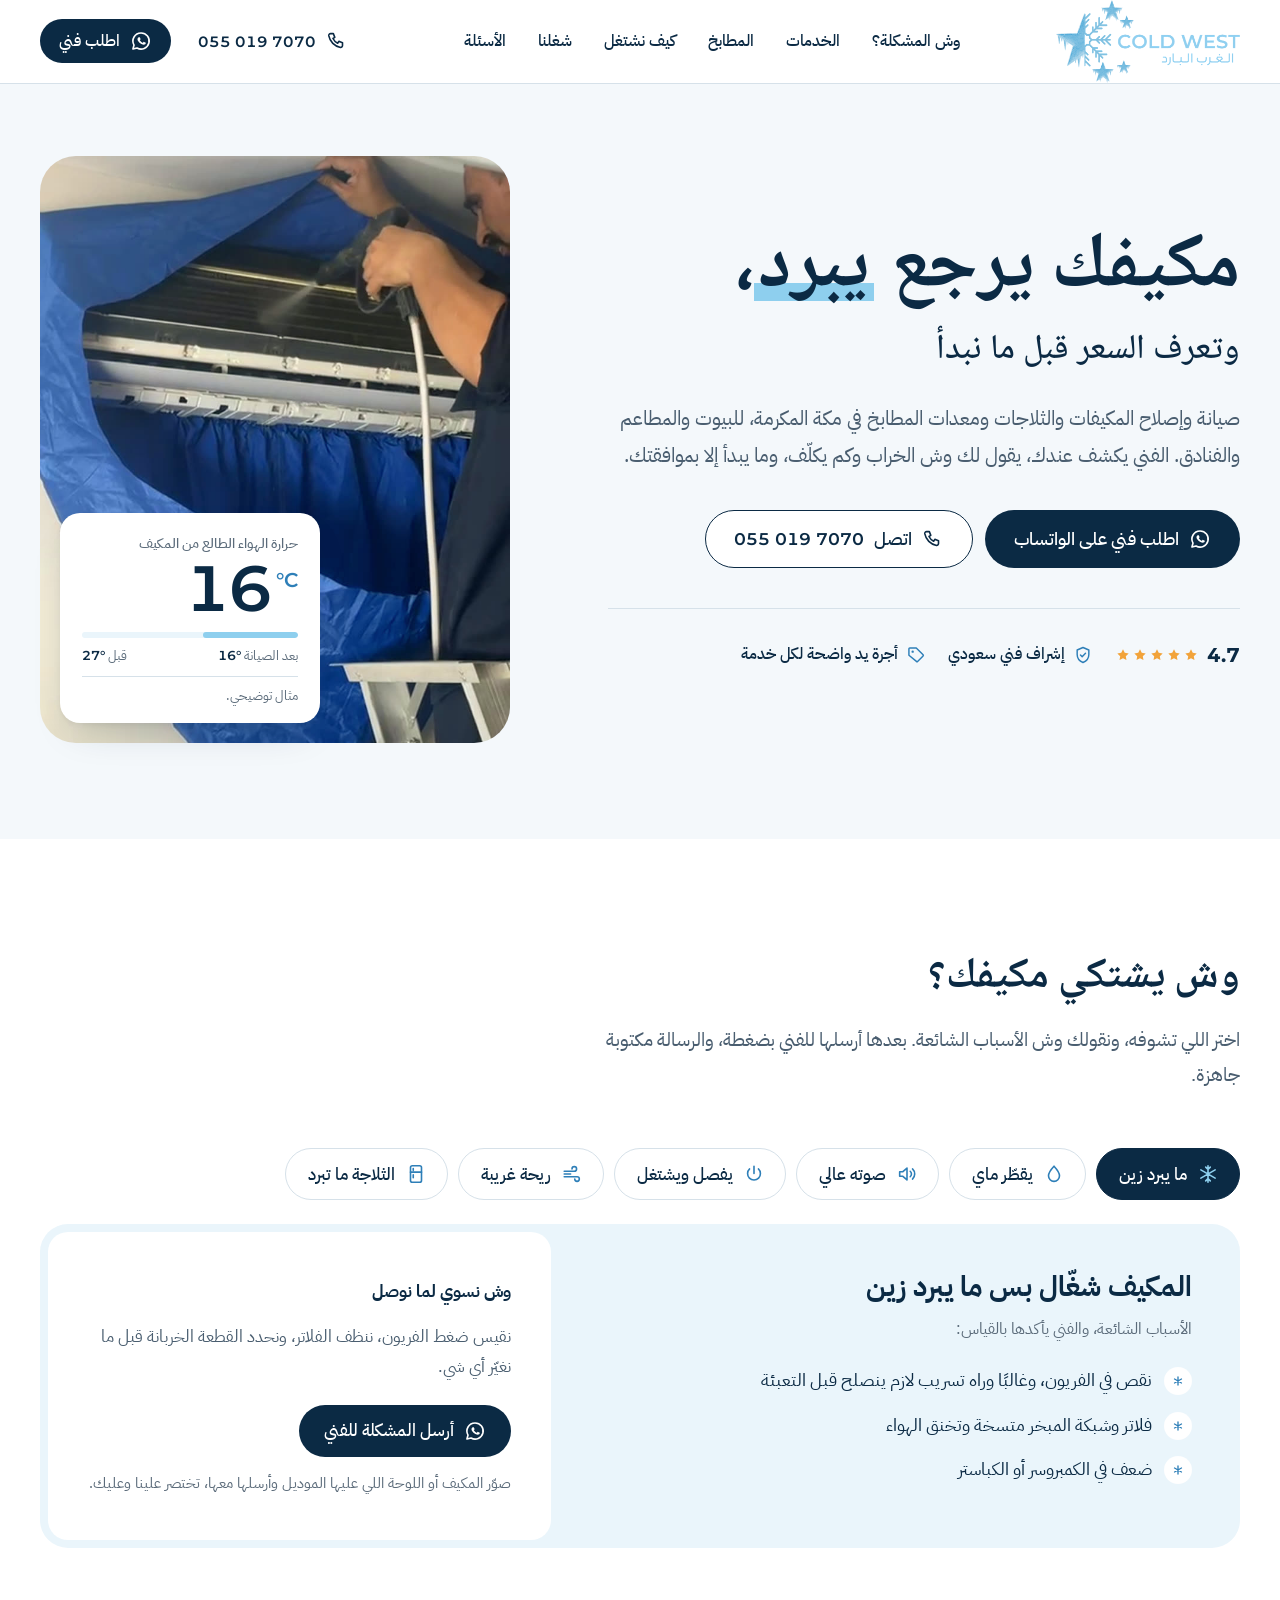
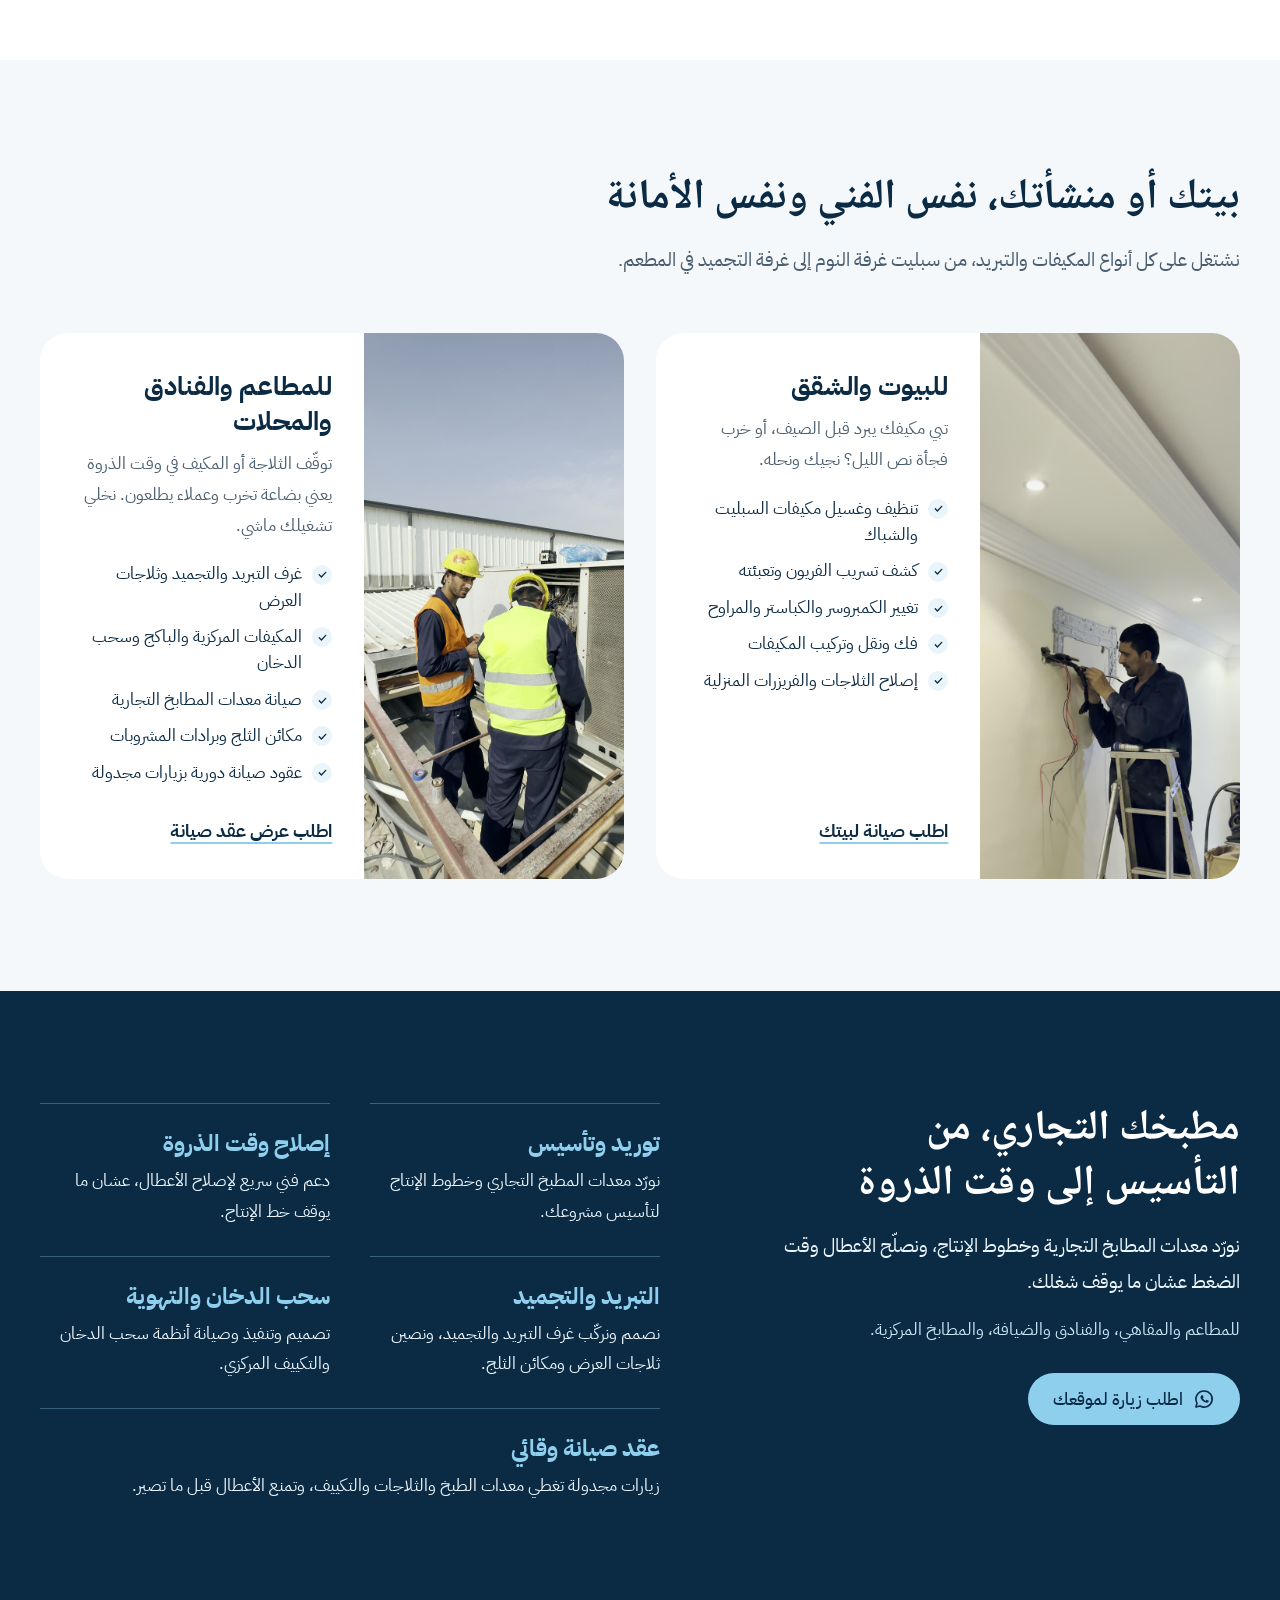
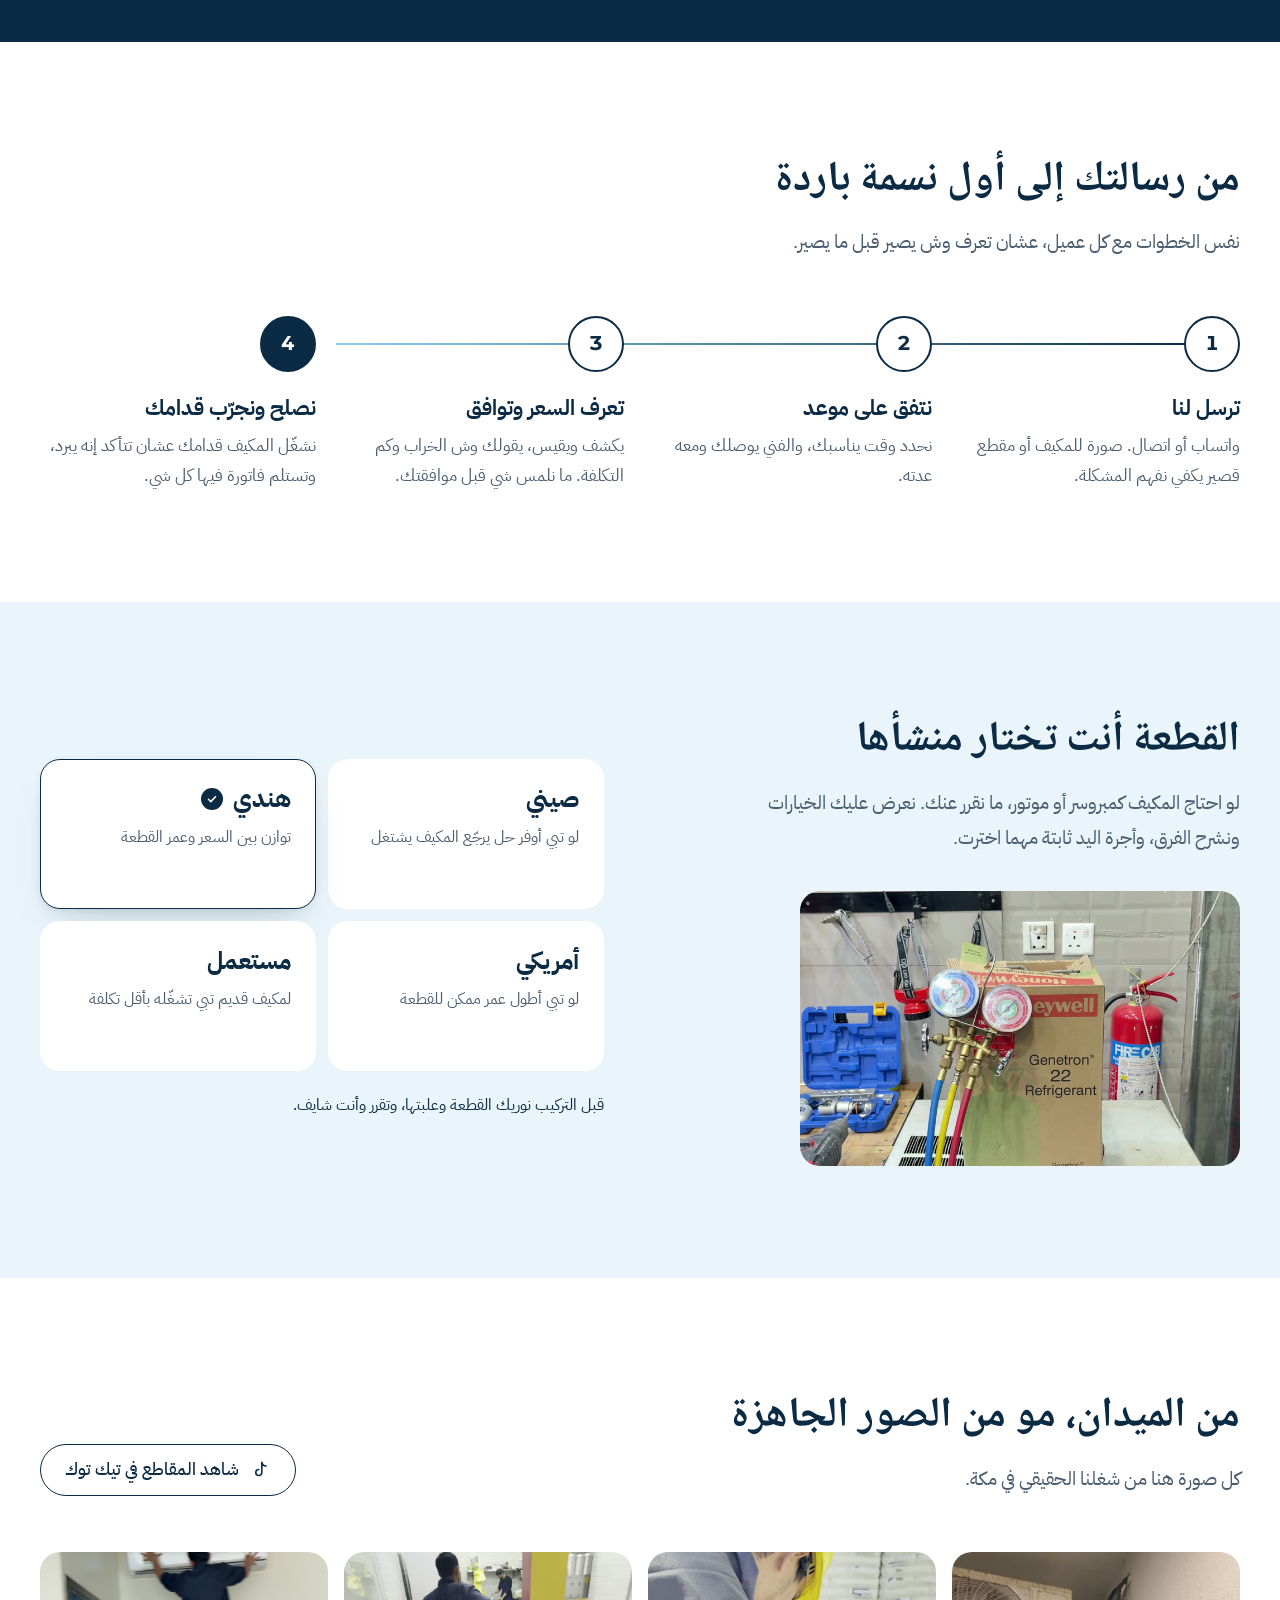
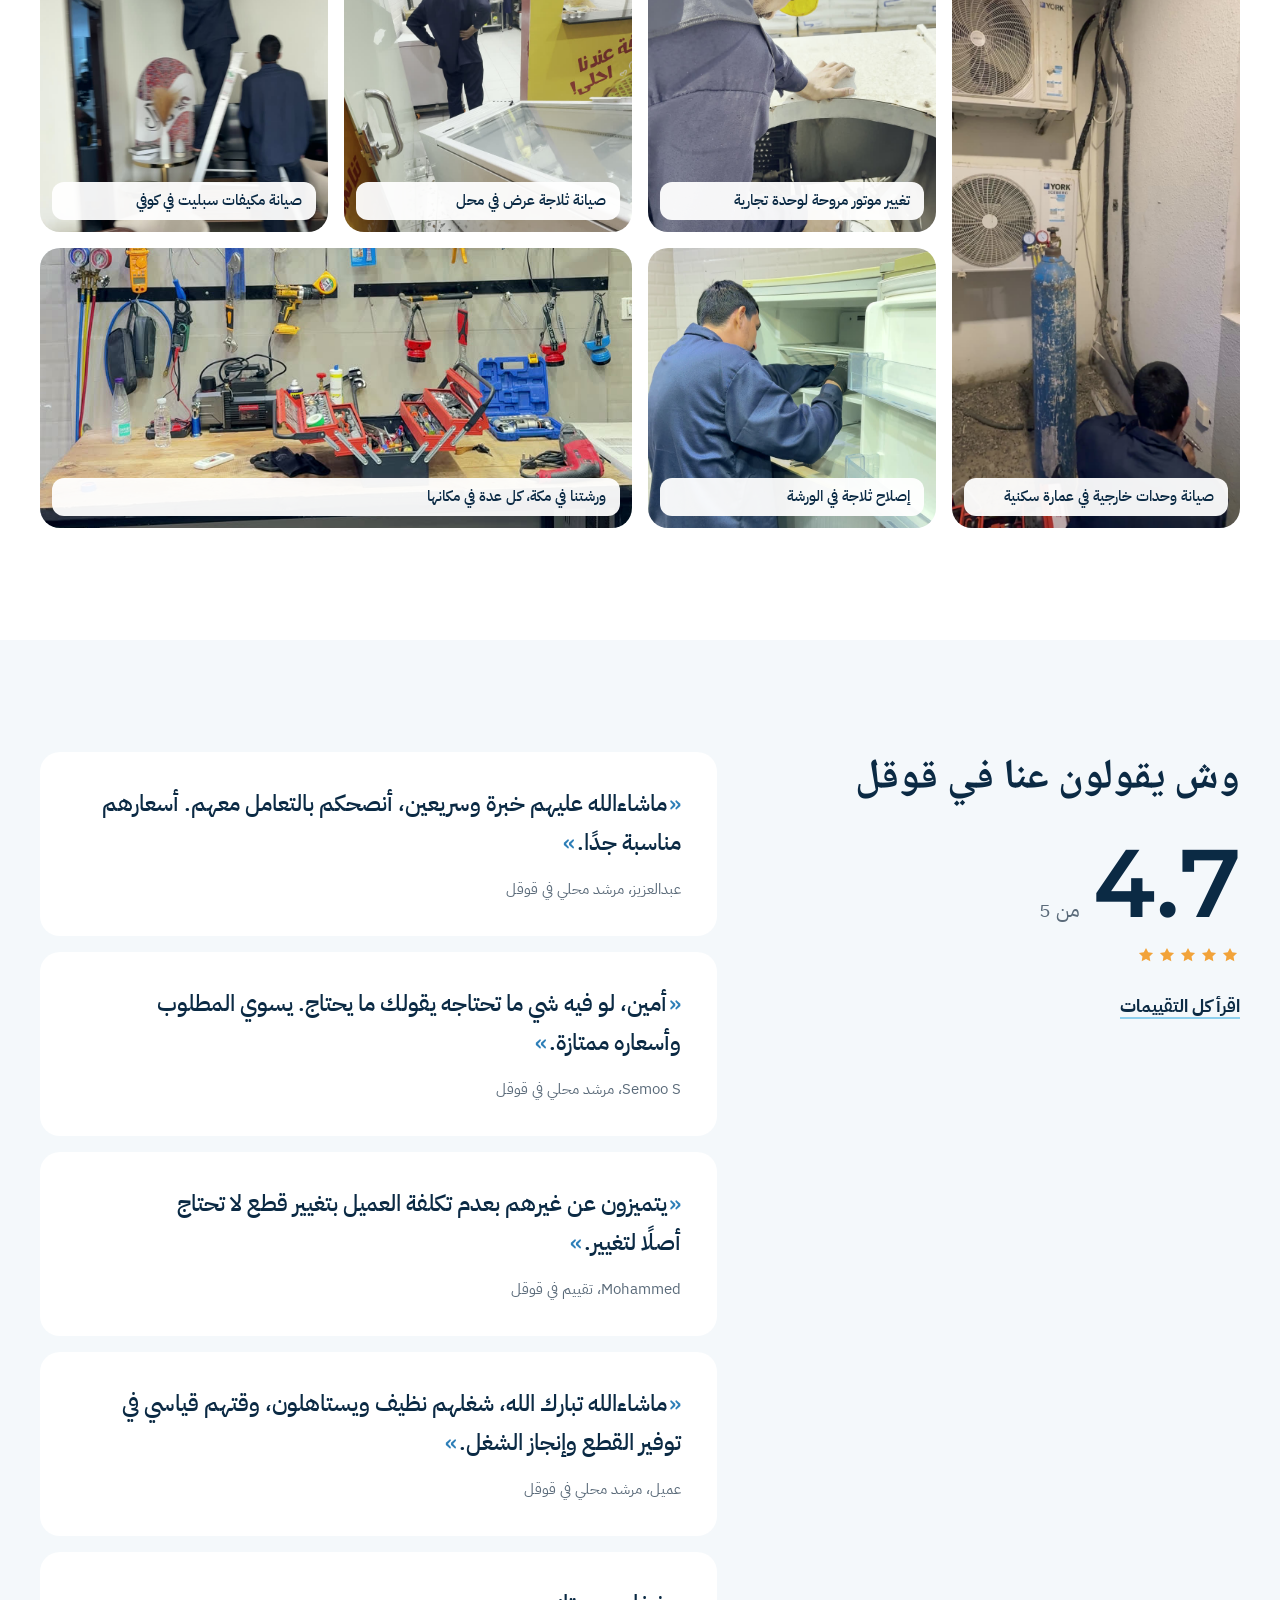
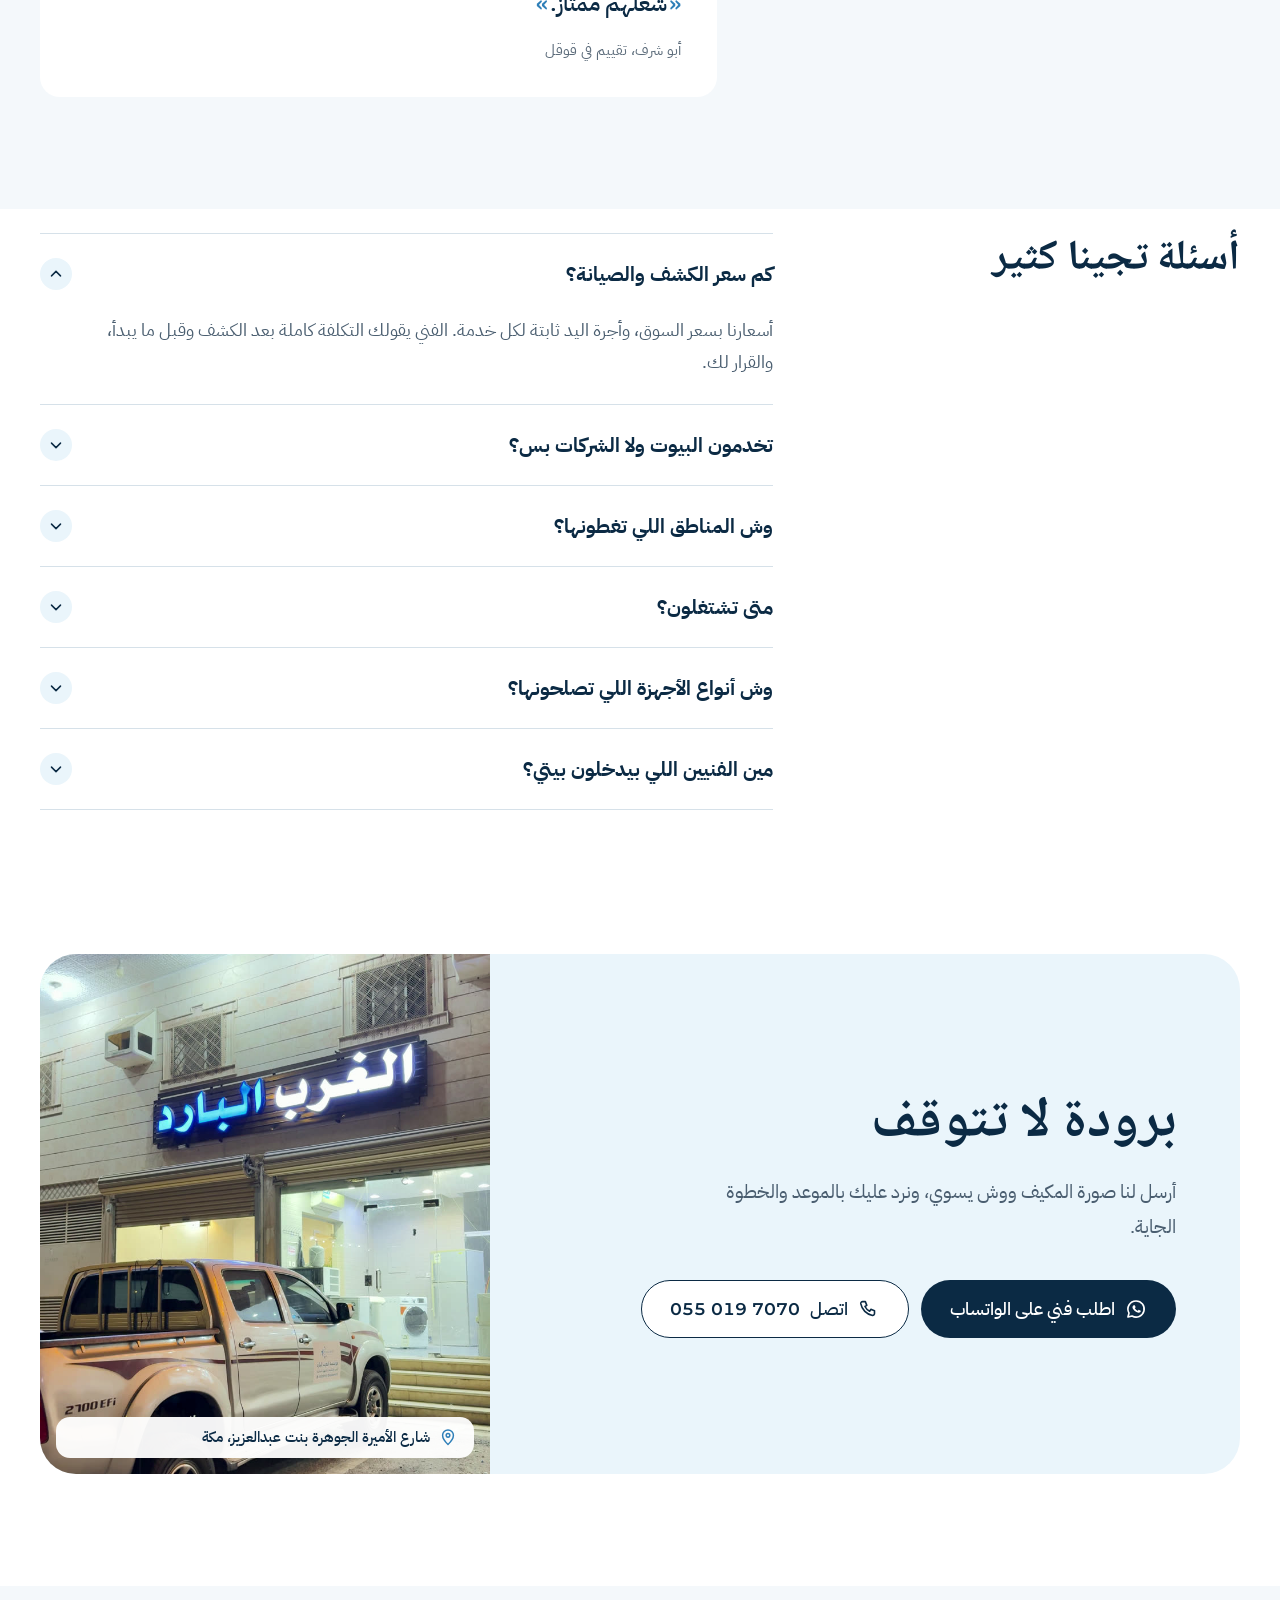
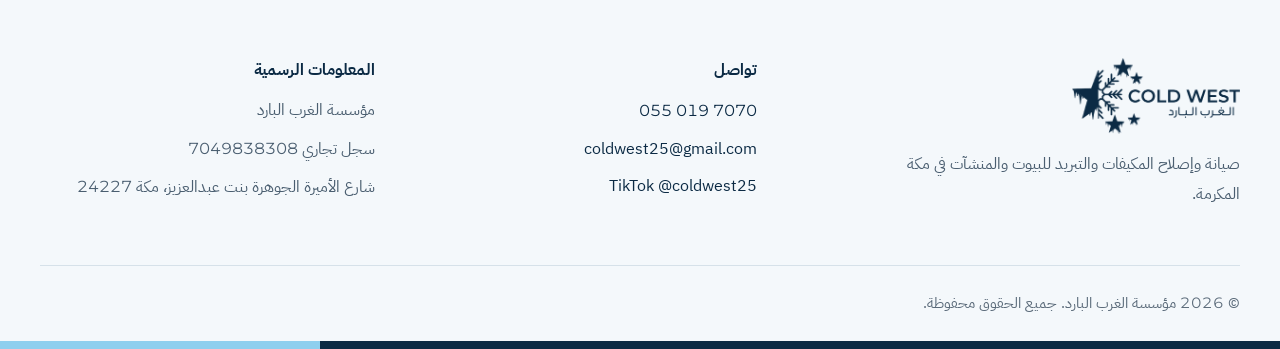
==== v1/index.html @ 140ed988 "Cold West homepage preview: v2 at root, v1 under /v1 Uses open-licensed fonts from Google Fonts.  Co" ====
<!doctype html>
<html lang="ar" dir="rtl">
<head>
<meta charset="utf-8">
<meta name="viewport" content="width=device-width, initial-scale=1">
<meta name="robots" content="noindex">
<title>الغرب البارد | صيانة مكيفات وثلاجات في مكة المكرمة</title>
<meta name="description" content="صيانة وإصلاح المكيفات والثلاجات ومعدات المطابخ في مكة المكرمة للبيوت والمطاعم والفنادق. فني يكشف عندك، تعرف السعر قبل ما نبدأ، وإشراف فني سعودي.">
<link rel="canonical" href="https://coldwest.sa/">
<meta property="og:type" content="website">
<meta property="og:title" content="الغرب البارد | صيانة مكيفات وثلاجات في مكة">
<meta property="og:description" content="فني يكشف عندك، تعرف السعر قبل ما نبدأ، والقطعة أنت تختار منشأها.">
<meta property="og:image" content="https://coldwest.sa/assets/og/share-1200x630.png">
<meta name="theme-color" content="#F4F8FB">
<link rel="icon" href="assets/brand/favicon.svg" type="image/svg+xml">
<link rel="preconnect" href="https://fonts.googleapis.com">
<link rel="preconnect" href="https://fonts.gstatic.com" crossorigin>
<link href="https://fonts.googleapis.com/css2?family=IBM+Plex+Sans+Arabic:wght@400;500;700&amp;family=Montserrat:wght@500;600;700&amp;family=Noto+Naskh+Arabic:wght@500;700&amp;display=swap" rel="stylesheet">
<link rel="stylesheet" href="styles.css">
<script type="application/ld+json">
{"@context":"https://schema.org","@type":"HVACBusiness","name":"مؤسسة الغرب البارد","alternateName":"Cold West","url":"https://coldwest.sa/","telephone":"+966550197070","email":"coldwest25@gmail.com","address":{"@type":"PostalAddress","streetAddress":"شارع الأميرة الجوهرة بنت عبدالعزيز","addressLocality":"مكة المكرمة","postalCode":"24227","addressCountry":"SA"},"geo":{"@type":"GeoCoordinates","latitude":21.507045,"longitude":39.7868537},"areaServed":"مكة المكرمة","sameAs":["https://www.tiktok.com/@coldwest25"]}
</script>
</head>
<body>
<a class="skip" href="#main">تخطَّ إلى المحتوى</a>

<header class="site-header" id="top">
  <div class="wrap header-row">
    <a class="brand" href="#top" aria-label="الغرب البارد، الصفحة الرئيسية">
      <img src="assets/brand/logo-ice.png" width="236" height="106" alt="الغرب البارد Cold West">
    </a>
    <nav class="nav" aria-label="الأقسام">
      <a href="#diagnose">وش المشكلة؟</a>
      <a href="#services">الخدمات</a>
      <a href="#kitchens">المطابخ</a>
      <a href="#how">كيف نشتغل</a>
      <a href="#work">شغلنا</a>
      <a href="#faq">الأسئلة</a>
    </nav>
    <div class="header-actions">
      <a class="btn btn-ghost btn-sm" href="tel:+966550197070" data-track="call_click">
        <svg class="i" aria-hidden="true"><use href="#i-phone"/></svg><span class="num">055 019 7070</span>
      </a>
      <a class="btn btn-primary btn-sm" href="https://wa.me/966550197070?text=%D8%A7%D9%84%D8%B3%D9%84%D8%A7%D9%85%20%D8%B9%D9%84%D9%8A%D9%83%D9%85%D8%8C%20%D8%A3%D8%A8%D8%BA%D9%89%20%D9%81%D9%86%D9%8A%20%D9%85%D9%86%20%D8%A7%D9%84%D8%BA%D8%B1%D8%A8%20%D8%A7%D9%84%D8%A8%D8%A7%D8%B1%D8%AF" data-track="whatsapp_click" data-place="header">
        <svg class="i" aria-hidden="true"><use href="#i-wa"/></svg>اطلب فني
      </a>
    </div>
  </div>
</header>

<main id="main">

  <!-- Hero -->
  <section class="hero">
    <div class="wrap hero-grid">
      <div class="hero-copy">
        <h1><span class="h1-main">مكيفك يرجع <span class="h1-cool">يبرد</span>،</span> <span class="h1-sub">وتعرف السعر قبل ما&nbsp;نبدأ</span></h1>
        <p class="lead">صيانة وإصلاح المكيفات والثلاجات ومعدات المطابخ في مكة المكرمة، للبيوت والمطاعم والفنادق. الفني يكشف عندك، يقول لك وش الخراب وكم يكلّف، وما يبدأ إلا بموافقتك.</p>
        <div class="cta-row">
          <a class="btn btn-primary btn-lg" href="https://wa.me/966550197070?text=%D8%A7%D9%84%D8%B3%D9%84%D8%A7%D9%85%20%D8%B9%D9%84%D9%8A%D9%83%D9%85%D8%8C%20%D8%A3%D8%A8%D8%BA%D9%89%20%D9%81%D9%86%D9%8A%20%D9%8A%D9%83%D8%B4%D9%81%20%D8%B9%D9%84%D9%89%20%D8%A7%D9%84%D9%85%D9%83%D9%8A%D9%81" data-track="whatsapp_click" data-place="hero">
            <svg class="i" aria-hidden="true"><use href="#i-wa"/></svg>اطلب فني على الواتساب
          </a>
          <a class="btn btn-secondary btn-lg" href="tel:+966550197070" data-track="call_click" data-place="hero">
            <svg class="i" aria-hidden="true"><use href="#i-phone"/></svg>اتصل <span class="num">055 019 7070</span>
          </a>
        </div>
        <ul class="proof" aria-label="ليش الناس تثق فينا">
          <li><a href="https://maps.google.com/?cid=8441639307803874839" rel="noopener" target="_blank" class="proof-rating" aria-label="4.7 من 5 في تقييمات قوقل"><span class="num big">4.7</span><span class="stars" aria-hidden="true"><svg class="i"><use href="#i-star"/></svg><svg class="i"><use href="#i-star"/></svg><svg class="i"><use href="#i-star"/></svg><svg class="i"><use href="#i-star"/></svg><svg class="i"><use href="#i-star"/></svg></span></a></li>
          <li><svg class="i" aria-hidden="true"><use href="#i-shield"/></svg>إشراف فني سعودي</li>
          <li><svg class="i" aria-hidden="true"><use href="#i-tag"/></svg>أجرة يد واضحة لكل خدمة</li>
        </ul>
      </div>

      <figure class="hero-media">
        <img src="assets/img/split-clean.jpg" width="792" height="1400" alt="فنيين الغرب البارد ينظفون مكيف سبليت في بيت بكيس الغسيل" fetchpriority="high">
        <div class="reading" role="img" aria-label="مثال لقراءة حرارة الهواء الطالع من المكيف: 27 درجة قبل الصيانة و16 بعدها">
          <p class="reading-label">حرارة الهواء الطالع من المكيف</p>
          <p class="reading-value"><span class="num" data-count-from="27" data-count-to="16">16</span><span class="deg">°C</span></p>
          <div class="reading-track" aria-hidden="true"><span class="reading-fill"></span></div>
          <div class="reading-scale"><span>بعد الصيانة <b class="num">16°</b></span><span>قبل <b class="num">27°</b></span></div>
          <p class="reading-note">مثال توضيحي.</p>
        </div>
      </figure>
    </div>
  </section>

  <!-- Symptom picker -->
  <section class="diagnose" id="diagnose" aria-labelledby="diag-title">
    <div class="wrap">
      <div class="section-head">
        <h2 id="diag-title">وش يشتكي مكيفك؟</h2>
        <p>اختر اللي تشوفه، ونقولك وش الأسباب الشائعة. بعدها أرسلها للفني بضغطة، والرسالة مكتوبة جاهزة.</p>
      </div>
      <div class="diag">
        <div class="chips" role="tablist" aria-label="الأعراض">
          <button role="tab" class="chip" aria-selected="true" data-sym="cool"><svg class="i" aria-hidden="true"><use href="#i-snow"/></svg>ما يبرد زين</button>
          <button role="tab" class="chip" aria-selected="false" data-sym="drip"><svg class="i" aria-hidden="true"><use href="#i-drop"/></svg>يقطّر ماي</button>
          <button role="tab" class="chip" aria-selected="false" data-sym="noise"><svg class="i" aria-hidden="true"><use href="#i-sound"/></svg>صوته عالي</button>
          <button role="tab" class="chip" aria-selected="false" data-sym="trip"><svg class="i" aria-hidden="true"><use href="#i-power"/></svg>يفصل ويشتغل</button>
          <button role="tab" class="chip" aria-selected="false" data-sym="smell"><svg class="i" aria-hidden="true"><use href="#i-wind"/></svg>ريحة غريبة</button>
          <button role="tab" class="chip" aria-selected="false" data-sym="fridge"><svg class="i" aria-hidden="true"><use href="#i-fridge"/></svg>الثلاجة ما تبرد</button>
        </div>
        <div class="diag-panel" role="tabpanel" aria-live="polite">
          <div class="diag-body">
            <h3 id="diag-heading">المكيف شغّال بس ما يبرد زين</h3>
            <p class="diag-sub">الأسباب الشائعة، والفني يأكدها بالقياس:</p>
            <ul id="diag-causes" class="causes"></ul>
            <p id="diag-alert" class="alert" hidden></p>
          </div>
          <div class="diag-side">
            <p class="diag-do-title">وش نسوي لما نوصل</p>
            <p id="diag-do"></p>
            <a id="diag-cta" class="btn btn-primary" href="#" data-track="whatsapp_click" data-place="diagnose">
              <svg class="i" aria-hidden="true"><use href="#i-wa"/></svg>أرسل المشكلة للفني
            </a>
            <p class="diag-tip">صوّر المكيف أو اللوحة اللي عليها الموديل وأرسلها معها، تختصر علينا وعليك.</p>
          </div>
        </div>
      </div>
    </div>
  </section>

  <!-- Services: homes / businesses -->
  <section class="services" id="services" aria-labelledby="svc-title">
    <div class="wrap">
      <div class="section-head">
        <h2 id="svc-title">بيتك أو منشأتك، نفس الفني ونفس&nbsp;الأمانة</h2>
        <p>نشتغل على كل أنواع المكيفات والتبريد، من سبليت غرفة النوم إلى غرفة التجميد في المطعم.</p>
      </div>

      <div class="audience">
        <article class="aud aud-home">
          <img src="assets/img/install.jpg" width="792" height="1400" loading="lazy" alt="فني يركّب وحدة مكيف سبليت داخلية على جدار شقة">
          <div class="aud-copy">
            <h3>للبيوت والشقق</h3>
            <p>تبي مكيفك يبرد قبل الصيف، أو خرب فجأة نص الليل؟ نجيك ونحله.</p>
            <ul class="ticks">
              <li>تنظيف وغسيل مكيفات السبليت والشباك</li>
              <li>كشف تسريب الفريون وتعبئته</li>
              <li>تغيير الكمبروسر والكباستر والمراوح</li>
              <li>فك ونقل وتركيب المكيفات</li>
              <li>إصلاح الثلاجات والفريزرات المنزلية</li>
            </ul>
            <a class="link" href="https://wa.me/966550197070?text=%D8%A7%D9%84%D8%B3%D9%84%D8%A7%D9%85%20%D8%B9%D9%84%D9%8A%D9%83%D9%85%D8%8C%20%D8%B9%D9%86%D8%AF%D9%8A%20%D9%85%D9%83%D9%8A%D9%81%20%D9%81%D9%8A%20%D8%A7%D9%84%D8%A8%D9%8A%D8%AA%20%D9%88%D8%A3%D8%A8%D8%BA%D9%89%20%D8%B5%D9%8A%D8%A7%D9%86%D8%A9" data-track="whatsapp_click" data-place="homes">اطلب صيانة لبيتك</a>
          </div>
        </article>

        <article class="aud aud-biz">
          <img src="assets/img/rooftop.jpg" width="792" height="1400" loading="lazy" alt="فنيين بخوذات وسترات عاكسة يفحصون وحدات تكييف على سطح منشأة">
          <div class="aud-copy">
            <h3>للمطاعم والفنادق والمحلات</h3>
            <p>توقّف الثلاجة أو المكيف في وقت الذروة يعني بضاعة تخرب وعملاء يطلعون. نخلي تشغيلك ماشي.</p>
            <ul class="ticks">
              <li>غرف التبريد والتجميد وثلاجات العرض</li>
              <li>المكيفات المركزية والباكج وسحب الدخان</li>
              <li>صيانة معدات المطابخ التجارية</li>
              <li>مكائن الثلج وبرادات المشروبات</li>
              <li>عقود صيانة دورية بزيارات مجدولة</li>
            </ul>
            <a class="link" href="https://wa.me/966550197070?text=%D8%A7%D9%84%D8%B3%D9%84%D8%A7%D9%85%20%D8%B9%D9%84%D9%8A%D9%83%D9%85%D8%8C%20%D8%A3%D8%A8%D8%BA%D9%89%20%D8%B9%D8%B1%D8%B6%20%D8%B9%D9%82%D8%AF%20%D8%B5%D9%8A%D8%A7%D9%86%D8%A9%20%D9%84%D9%85%D9%86%D8%B4%D8%A3%D8%AA%D9%8A" data-track="whatsapp_click" data-place="business">اطلب عرض عقد صيانة</a>
          </div>
        </article>
      </div>
    </div>
  </section>

  <!-- Commercial kitchens -->
  <section class="kitchens" id="kitchens" aria-labelledby="kit-title">
    <div class="wrap kit-grid">
      <div class="kit-head">
        <h2 id="kit-title">مطبخك التجاري، من التأسيس إلى وقت&nbsp;الذروة</h2>
        <p>نورّد معدات المطابخ التجارية وخطوط الإنتاج، ونصلّح الأعطال وقت الضغط عشان ما يوقف شغلك.</p>
        <p class="kit-who">للمطاعم والمقاهي، والفنادق والضيافة، والمطابخ المركزية.</p>
        <a class="btn kit-btn" href="https://wa.me/966550197070?text=%D8%A7%D9%84%D8%B3%D9%84%D8%A7%D9%85%20%D8%B9%D9%84%D9%8A%D9%83%D9%85%D8%8C%20%D8%A3%D8%A8%D8%BA%D9%89%20%D8%B2%D9%8A%D8%A7%D8%B1%D8%A9%20%D9%84%D9%85%D8%B7%D8%A8%D8%AE%20%D9%85%D9%86%D8%B4%D8%A3%D8%AA%D9%8A" data-track="whatsapp_click" data-place="kitchens">
          <svg class="i" aria-hidden="true"><use href="#i-wa"/></svg>اطلب زيارة لموقعك
        </a>
      </div>
      <ul class="kit-list">
        <li>
          <h3>توريد وتأسيس</h3>
          <p>نورّد معدات المطبخ التجاري وخطوط الإنتاج لتأسيس مشروعك.</p>
        </li>
        <li>
          <h3>إصلاح وقت الذروة</h3>
          <p>دعم فني سريع لإصلاح الأعطال، عشان ما يوقف خط الإنتاج.</p>
        </li>
        <li>
          <h3>التبريد والتجميد</h3>
          <p>نصمم ونركّب غرف التبريد والتجميد، ونصين ثلاجات العرض ومكائن الثلج.</p>
        </li>
        <li>
          <h3>سحب الدخان والتهوية</h3>
          <p>تصميم وتنفيذ وصيانة أنظمة سحب الدخان والتكييف المركزي.</p>
        </li>
        <li class="kit-wide">
          <h3>عقد صيانة وقائي</h3>
          <p>زيارات مجدولة تغطي معدات الطبخ والثلاجات والتكييف، وتمنع الأعطال قبل ما تصير.</p>
        </li>
      </ul>
    </div>
  </section>

  <!-- How we work -->
  <section class="how" id="how" aria-labelledby="how-title">
    <div class="wrap">
      <div class="section-head">
        <h2 id="how-title">من رسالتك إلى أول نسمة باردة</h2>
        <p>نفس الخطوات مع كل عميل، عشان تعرف وش يصير قبل ما يصير.</p>
      </div>
      <ol class="steps">
        <li>
          <span class="step-n num">1</span>
          <h3>ترسل لنا</h3>
          <p>واتساب أو اتصال. صورة للمكيف أو مقطع قصير يكفي نفهم المشكلة.</p>
        </li>
        <li>
          <span class="step-n num">2</span>
          <h3>نتفق على موعد</h3>
          <p>نحدد وقت يناسبك، والفني يوصلك ومعه عدته.</p>
        </li>
        <li>
          <span class="step-n num">3</span>
          <h3>تعرف السعر وتوافق</h3>
          <p>يكشف ويقيس، يقولك وش الخراب وكم التكلفة. ما نلمس شي قبل موافقتك.</p>
        </li>
        <li>
          <span class="step-n num">4</span>
          <h3>نصلح ونجرّب قدامك</h3>
          <p>نشغّل المكيف قدامك عشان تتأكد إنه يبرد، وتستلم فاتورة فيها كل شي.</p>
        </li>
      </ol>
    </div>
  </section>

  <!-- Parts choice -->
  <section class="parts" aria-labelledby="parts-title">
    <div class="wrap parts-grid">
      <div class="parts-copy">
        <h2 id="parts-title">القطعة أنت تختار&nbsp;منشأها</h2>
        <p>لو احتاج المكيف كمبروسر أو موتور، ما نقرر عنك. نعرض عليك الخيارات ونشرح الفرق، وأجرة اليد ثابتة مهما اخترت.</p>
        <img class="parts-img" src="assets/img/gauges.jpg" width="792" height="1400" loading="lazy" alt="ساعات قياس ضغط الفريون موصولة بوحدة تكييف في ورشة الغرب البارد">
      </div>
      <div class="origins" role="radiogroup" aria-label="منشأ القطعة">
        <button class="origin" role="radio" aria-checked="false" data-o="cn">
          <span class="origin-name">صيني</span>
          <span class="origin-fit">لو تبي أوفر حل يرجّع المكيف يشتغل</span>
        </button>
        <button class="origin" role="radio" aria-checked="true" data-o="in">
          <span class="origin-name">هندي</span>
          <span class="origin-fit">توازن بين السعر وعمر القطعة</span>
        </button>
        <button class="origin" role="radio" aria-checked="false" data-o="us">
          <span class="origin-name">أمريكي</span>
          <span class="origin-fit">لو تبي أطول عمر ممكن للقطعة</span>
        </button>
        <button class="origin" role="radio" aria-checked="false" data-o="used">
          <span class="origin-name">مستعمل</span>
          <span class="origin-fit">لمكيف قديم تبي تشغّله بأقل تكلفة</span>
        </button>
        <p class="origin-note" id="origin-note" aria-live="polite">قبل التركيب نوريك القطعة وعلبتها، وتقرر وأنت شايف.</p>
      </div>
    </div>
  </section>

  <!-- Field work -->
  <section class="work" id="work" aria-labelledby="work-title">
    <div class="wrap">
      <div class="section-head section-head-split">
        <div>
          <h2 id="work-title">من الميدان، مو من الصور الجاهزة</h2>
          <p>كل صورة هنا من شغلنا الحقيقي في مكة.</p>
        </div>
        <a class="btn btn-secondary" href="https://www.tiktok.com/@coldwest25" rel="noopener" target="_blank">
          <svg class="i" aria-hidden="true"><use href="#i-tiktok"/></svg>شاهد المقاطع في تيك توك
        </a>
      </div>
      <div class="gallery">
        <figure class="g g-tall"><img src="assets/img/balcony.jpg" loading="lazy" width="792" height="1400" alt=""><figcaption>صيانة وحدات خارجية في عمارة سكنية</figcaption></figure>
        <figure class="g"><img src="assets/img/motor.jpg" loading="lazy" width="792" height="1400" alt=""><figcaption>تغيير موتور مروحة لوحدة تجارية</figcaption></figure>
        <figure class="g"><img src="assets/img/display-fridge.jpg" loading="lazy" width="792" height="1400" alt=""><figcaption>صيانة ثلاجة عرض في محل</figcaption></figure>
        <figure class="g"><img src="assets/img/cafe.jpg" loading="lazy" width="792" height="1400" alt=""><figcaption>صيانة مكيفات سبليت في كوفي</figcaption></figure>
        <figure class="g"><img src="assets/img/fridge-repair.jpg" loading="lazy" width="792" height="1400" alt=""><figcaption>إصلاح ثلاجة في الورشة</figcaption></figure>
        <figure class="g g-wide"><img src="assets/img/workshop.jpg" loading="lazy" width="792" height="1400" alt=""><figcaption>ورشتنا في مكة، كل عدة في مكانها</figcaption></figure>
      </div>
    </div>
  </section>

  <!-- Reviews -->
  <section class="reviews" aria-labelledby="rev-title">
    <div class="wrap reviews-grid">
      <div class="score">
        <h2 id="rev-title">وش يقولون عنا في قوقل</h2>
        <p class="score-num"><span class="num">4.7</span><span class="score-of">من 5</span></p>
        <p class="score-meta"><span class="stars" aria-label="4.7 من 5 نجوم"><svg class="i"><use href="#i-star"/></svg><svg class="i"><use href="#i-star"/></svg><svg class="i"><use href="#i-star"/></svg><svg class="i"><use href="#i-star"/></svg><svg class="i"><use href="#i-star"/></svg></span></p>
        <a class="link" href="https://maps.google.com/?cid=8441639307803874839" rel="noopener" target="_blank">اقرأ كل التقييمات</a>
      </div>
      <div class="quotes">
        <blockquote>
          <p>ماشاءالله عليهم خبرة وسريعين، أنصحكم بالتعامل معهم. أسعارهم مناسبة جدًا.</p>
          <footer>عبدالعزيز، مرشد محلي في قوقل</footer>
        </blockquote>
        <blockquote>
          <p>أمين، لو فيه شي ما تحتاجه يقولك ما يحتاج. يسوي المطلوب وأسعاره ممتازة.</p>
          <footer>Semoo S، مرشد محلي في قوقل</footer>
        </blockquote>
        <blockquote>
          <p>يتميزون عن غيرهم بعدم تكلفة العميل بتغيير قطع لا تحتاج أصلًا لتغيير.</p>
          <footer>Mohammed، تقييم في قوقل</footer>
        </blockquote>
        <blockquote>
          <p>ماشاءالله تبارك الله، شغلهم نظيف ويستاهلون، وقتهم قياسي في توفير القطع وإنجاز الشغل.</p>
          <footer>عميل، مرشد محلي في قوقل</footer>
        </blockquote>
        <blockquote>
          <p>شغلهم ممتاز.</p>
          <footer>أبو شرف، تقييم في قوقل</footer>
        </blockquote>
      </div>
    </div>
  </section>

  <!-- FAQ -->
  <section class="faq" id="faq" aria-labelledby="faq-title">
    <div class="wrap faq-grid">
      <h2 id="faq-title">أسئلة تجينا كثير</h2>
      <div class="faq-list">
        <details open>
          <summary>كم سعر الكشف والصيانة؟</summary>
          <p>أسعارنا بسعر السوق، وأجرة اليد ثابتة لكل خدمة. الفني يقولك التكلفة كاملة بعد الكشف وقبل ما يبدأ، والقرار لك.</p>
        </details>
        <details>
          <summary>تخدمون البيوت ولا الشركات بس؟</summary>
          <p>الاثنين. نصلح مكيف غرفة في شقة بنفس الاهتمام اللي نشتغل فيه على غرفة تبريد في مطعم.</p>
        </details>
        <details>
          <summary>وش المناطق اللي تغطونها؟</summary>
          <p>مكة المكرمة وأحياءها. لو أنت برّا مكة، راسلنا ونقولك إذا نقدر نوصلك.</p>
        </details>
        <details>
          <summary>متى تشتغلون؟</summary>
          <p>من السبت إلى الخميس، من <span class="num">9:30</span> الصبح إلى <span class="num">12</span> الظهر، ومن <span class="num">4:30</span> العصر إلى <span class="num">11</span> الليل. الجمعة من <span class="num">4:30</span> إلى <span class="num">11</span> الليل.</p>
        </details>
        <details>
          <summary>وش أنواع الأجهزة اللي تصلحونها؟</summary>
          <p>مكيفات السبليت والشباك والمركزي والباكج، الثلاجات المنزلية وثلاجات العرض، غرف التبريد والتجميد، مكائن الثلج، ومعدات المطابخ التجارية.</p>
        </details>
        <details>
          <summary>مين الفنيين اللي بيدخلون بيتي؟</summary>
          <p>فريق الغرب البارد نفسه، تحت إشراف فني سعودي متخصص في التبريد. نعرّفك على الفني قبل ما يوصل.</p>
        </details>
      </div>
    </div>
  </section>

  <!-- Final CTA -->
  <section class="final" aria-labelledby="final-title">
    <div class="wrap">
      <div class="final-card">
        <div class="final-copy">
          <h2 id="final-title">برودة لا تتوقف</h2>
          <p>أرسل لنا صورة المكيف ووش يسوي، ونرد عليك بالموعد والخطوة الجاية.</p>
          <div class="cta-row">
            <a class="btn btn-primary btn-lg" href="https://wa.me/966550197070?text=%D8%A7%D9%84%D8%B3%D9%84%D8%A7%D9%85%20%D8%B9%D9%84%D9%8A%D9%83%D9%85%D8%8C%20%D8%A3%D8%A8%D8%BA%D9%89%20%D9%81%D9%86%D9%8A%20%D9%85%D9%86%20%D8%A7%D9%84%D8%BA%D8%B1%D8%A8%20%D8%A7%D9%84%D8%A8%D8%A7%D8%B1%D8%AF" data-track="whatsapp_click" data-place="final">
              <svg class="i" aria-hidden="true"><use href="#i-wa"/></svg>اطلب فني على الواتساب
            </a>
            <a class="btn btn-secondary btn-lg" href="tel:+966550197070" data-track="call_click" data-place="final">
              <svg class="i" aria-hidden="true"><use href="#i-phone"/></svg>اتصل <span class="num">055 019 7070</span>
            </a>
          </div>
        </div>
        <figure class="final-media">
          <img src="assets/img/storefront.jpg" width="792" height="1400" loading="lazy" alt="واجهة محل الغرب البارد في مكة ليلًا مع سيارة الخدمة">
          <figcaption>
            <svg class="i" aria-hidden="true"><use href="#i-pin"/></svg>
            <a href="https://www.google.com/maps/dir/?api=1&amp;destination=21.507045,39.7868537" rel="noopener" target="_blank">شارع الأميرة الجوهرة بنت عبدالعزيز، مكة</a>
          </figcaption>
        </figure>
      </div>
    </div>
  </section>
</main>

<footer class="site-footer">
  <div class="wrap footer-grid">
    <div class="footer-brand">
      <img src="assets/brand/logo-navy.png" width="200" height="90" alt="الغرب البارد" loading="lazy">
      <p>صيانة وإصلاح المكيفات والتبريد للبيوت والمنشآت في مكة المكرمة.</p>
    </div>
    <div>
      <h2 class="footer-h">تواصل</h2>
      <ul class="footer-list">
        <li><a href="tel:+966550197070" class="num" dir="ltr">055 019 7070</a></li>
        <li><a href="mailto:coldwest25@gmail.com" dir="ltr">coldwest25@gmail.com</a></li>
        <li><a href="https://www.tiktok.com/@coldwest25" rel="noopener" target="_blank" dir="ltr">TikTok @coldwest25</a></li>
      </ul>
    </div>
    <div>
      <h2 class="footer-h">المعلومات الرسمية</h2>
      <ul class="footer-list">
        <li>مؤسسة الغرب البارد</li>
        <li>سجل تجاري <span class="num">7049838308</span></li>
        <li>شارع الأميرة الجوهرة بنت عبدالعزيز، مكة <span class="num">24227</span></li>
      </ul>
    </div>
  </div>
  <div class="wrap footer-base">
    <p>© <span class="num">2026</span> مؤسسة الغرب البارد. جميع الحقوق محفوظة.</p>
  </div>
  <div class="id-stripe" aria-hidden="true"><span></span><span></span></div>
</footer>

<!-- Icons: 24px grid, 1.75 stroke, round caps (brand icon style) -->
<svg width="0" height="0" style="position:absolute" aria-hidden="true">
  <defs>
    <symbol id="i-phone" viewBox="0 0 24 24"><path d="M5 4h3l1.6 4-2 1.3a11 11 0 0 0 5.1 5.1l1.3-2 4 1.6v3a2 2 0 0 1-2.2 2A16 16 0 0 1 3 6.2 2 2 0 0 1 5 4z" fill="none" stroke="currentColor" stroke-width="1.75" stroke-linejoin="round"/></symbol>
    <symbol id="i-wa" viewBox="0 0 24 24"><path d="M12 3.2a8.8 8.8 0 0 0-7.6 13.2L3.2 20.8l4.5-1.2A8.8 8.8 0 1 0 12 3.2z" fill="none" stroke="currentColor" stroke-width="1.75" stroke-linejoin="round"/><path d="M9.1 8.2c.2-.4.5-.4.7-.4h.5c.2 0 .4 0 .5.4l.7 1.6c.1.2 0 .4-.1.6l-.5.6c-.1.1-.2.3 0 .5a6 6 0 0 0 2.7 2.4c.2.1.4 0 .5-.1l.6-.7c.2-.2.4-.2.6-.1l1.5.7c.2.1.4.2.4.4 0 .5-.2 1.4-1.2 1.8-.8.3-1.9.3-3.6-.5a8.9 8.9 0 0 1-3.6-3.4c-.7-1.2-.7-2.2-.5-2.8z" fill="currentColor"/></symbol>
    <symbol id="i-star" viewBox="0 0 24 24"><path d="M12 3.5l2.6 5.3 5.9.9-4.3 4.1 1 5.8L12 16.9l-5.2 2.7 1-5.8-4.3-4.1 5.9-.9z" fill="currentColor"/></symbol>
    <symbol id="i-shield" viewBox="0 0 24 24"><path d="M12 3l7 3v5.5c0 4.4-3 8-7 9.5-4-1.5-7-5.1-7-9.5V6z M9 12l2 2 4-4" fill="none" stroke="currentColor" stroke-width="1.75" stroke-linecap="round" stroke-linejoin="round"/></symbol>
    <symbol id="i-tag" viewBox="0 0 24 24"><path d="M3.5 12.3V4.5a1 1 0 0 1 1-1h7.8l8.2 8.2a1 1 0 0 1 0 1.4l-6.6 6.6a1 1 0 0 1-1.4 0z" fill="none" stroke="currentColor" stroke-width="1.75" stroke-linejoin="round"/><circle cx="8" cy="8" r="1.4" fill="currentColor"/></symbol>
    <symbol id="i-snow" viewBox="0 0 24 24"><path d="M12 3v18M4.2 7.5l15.6 9M4.2 16.5l15.6-9M9.5 4.5 12 7l2.5-2.5M9.5 19.5 12 17l2.5 2.5" fill="none" stroke="currentColor" stroke-width="1.75" stroke-linecap="round" stroke-linejoin="round"/></symbol>
    <symbol id="i-drop" viewBox="0 0 24 24"><path d="M12 3.5s6 6.4 6 10.5a6 6 0 0 1-12 0c0-4.1 6-10.5 6-10.5z" fill="none" stroke="currentColor" stroke-width="1.75" stroke-linejoin="round"/></symbol>
    <symbol id="i-sound" viewBox="0 0 24 24"><path d="M4 9.5h3.5L12 5.5v13l-4.5-4H4z M15.5 9a4 4 0 0 1 0 6 M18 6.5a7.5 7.5 0 0 1 0 11" fill="none" stroke="currentColor" stroke-width="1.75" stroke-linecap="round" stroke-linejoin="round"/></symbol>
    <symbol id="i-power" viewBox="0 0 24 24"><path d="M12 3.5v8 M7.2 6.5a7 7 0 1 0 9.6 0" fill="none" stroke="currentColor" stroke-width="1.75" stroke-linecap="round"/></symbol>
    <symbol id="i-wind" viewBox="0 0 24 24"><path d="M3.5 9h11a2.5 2.5 0 1 0-2.5-2.5 M3.5 15h14a2.5 2.5 0 1 1-2.5 2.5 M3.5 12h7" fill="none" stroke="currentColor" stroke-width="1.75" stroke-linecap="round"/></symbol>
    <symbol id="i-fridge" viewBox="0 0 24 24"><rect x="6" y="3" width="12" height="18" rx="2" fill="none" stroke="currentColor" stroke-width="1.75"/><path d="M6 10h12 M9 6v2 M9 13v3" fill="none" stroke="currentColor" stroke-width="1.75" stroke-linecap="round"/></symbol>
    <symbol id="i-pin" viewBox="0 0 24 24"><path d="M12 21s-6.5-6-6.5-11a6.5 6.5 0 0 1 13 0c0 5-6.5 11-6.5 11z" fill="none" stroke="currentColor" stroke-width="1.75" stroke-linejoin="round"/><circle cx="12" cy="10" r="2.2" fill="none" stroke="currentColor" stroke-width="1.75"/></symbol>
    <symbol id="i-check" viewBox="0 0 24 24"><path d="M5 12.5l4.2 4.2L19 7" fill="none" stroke="currentColor" stroke-width="2" stroke-linecap="round" stroke-linejoin="round"/></symbol>
    <symbol id="i-tiktok" viewBox="0 0 24 24"><path d="M14 3.5v11.2a3.3 3.3 0 1 1-3.3-3.3 M14 3.5a4.7 4.7 0 0 0 4.7 4.2" fill="none" stroke="currentColor" stroke-width="1.75" stroke-linecap="round" stroke-linejoin="round"/></symbol>
  </defs>
</svg>

<script src="script.js" defer></script>
</body>
</html>
---- v1/styles.css ----
/* الغرب البارد — واجهة الموقع (نموذج للمراجعة)
   الألوان والخطوط من دليل الهوية الرسمي v1.0 */


:root {
  --navy: #0B2A44;
  --navy-deep: #061A2B;
  --ice: #8ECFEE;
  --ice-light: #CBE9F7;
  --frost: #EAF5FB;
  --paper: #F4F8FB;
  --white: #FFFFFF;
  --tech: #2E7FB8;
  --ink: #4A5E70;
  --steel: #5B6B7A;
  --rule: #9AABB8;
  --line: #D6E1E9;
  --amber: #F2A33A;
  --amber-deep: #A8640E;
  --amber-light: #FBE3BF;

  --display: "Noto Naskh Arabic", "IBM Plex Sans Arabic", serif;
  --sans: "IBM Plex Sans Arabic", system-ui, sans-serif;
  --num: "Montserrat", "IBM Plex Sans Arabic", sans-serif;

  --r-field: 12px;
  --r-card: 20px;
  --r-box: 28px;
  --r-img: 36px;

  --gutter: 40px;
  --section: 112px;
  --shadow: 0 18px 40px -18px rgba(11, 42, 68, .28), 0 2px 6px rgba(11, 42, 68, .06);
  --ease-out: cubic-bezier(.16, 1, .3, 1);
}

*, *::before, *::after { box-sizing: border-box; }
html { scroll-behavior: smooth; scroll-padding-top: 96px; -webkit-text-size-adjust: 100%; }
body {
  margin: 0;
  background: var(--white);
  color: var(--ink);
  font: 400 18px/1.85 var(--sans);
  text-rendering: optimizeLegibility;
  -webkit-font-smoothing: antialiased;
}
img { display: block; max-width: 100%; height: auto; }
a { color: var(--navy); text-underline-offset: .3em; text-decoration-thickness: 1px; }
h1, h2, h3, p, ul, ol, figure, blockquote { margin: 0; }
ul, ol { padding: 0; list-style: none; }
::selection { background: var(--ice-light); color: var(--navy); }
:focus-visible { outline: 3px solid var(--tech); outline-offset: 3px; border-radius: 6px; }
html { scrollbar-color: var(--rule) var(--paper); }

.num { font-family: var(--num); font-variant-numeric: tabular-nums lining-nums; letter-spacing: 0; unicode-bidi: isolate; direction: ltr; display: inline-block; }
.wrap { width: min(1240px, 100% - 2 * var(--gutter)); margin-inline: auto; }
.skip { position: absolute; inset-inline-start: 16px; top: -60px; background: var(--navy); color: var(--white); padding: 10px 16px; border-radius: 999px; z-index: 100; }
.skip:focus { top: 12px; }

.i { width: 22px; height: 22px; flex: none; }

/* ---------- Buttons ---------- */
.btn {
  --h: 52px;
  display: inline-flex; align-items: center; justify-content: center; gap: 10px;
  min-height: var(--h); padding: 0 24px;
  border-radius: 999px; border: 1.5px solid transparent;
  font: 500 17px/1 var(--sans); text-decoration: none; white-space: nowrap;
  cursor: pointer;
  transition: background-color .2s var(--ease-out), color .2s var(--ease-out), border-color .2s var(--ease-out), transform .2s var(--ease-out), box-shadow .2s var(--ease-out);
}
.btn:active { transform: translateY(1px); }
.btn-primary { background: var(--navy); color: var(--white); }
.btn-primary:hover { background: var(--navy-deep); box-shadow: 0 10px 22px -12px rgba(11, 42, 68, .6); }
.btn-secondary { background: var(--white); color: var(--navy); border-color: var(--navy); }
.btn-secondary:hover { background: var(--frost); }
.btn-ghost { background: transparent; color: var(--navy); }
.btn-ghost:hover { background: var(--frost); }
.btn-sm { --h: 44px; padding: 0 18px; font-size: 16px; }
.btn-lg { --h: 58px; padding: 0 28px; font-size: 18px; }
.btn .num { font-weight: 600; font-size: .95em; }

.link {
  display: inline-flex; align-items: center; gap: 8px;
  font-weight: 700; color: var(--navy);
  text-decoration: underline; text-decoration-color: var(--ice); text-decoration-thickness: 2px;
}
.link:hover { text-decoration-color: var(--navy); }

/* ---------- Header ---------- */
.site-header {
  position: sticky; top: 0; z-index: 50;
  background: rgba(255, 255, 255, .94);
  backdrop-filter: saturate(1.4) blur(10px);
  border-bottom: 1px solid var(--line);
}
.header-row { display: flex; align-items: center; justify-content: space-between; gap: 24px; min-height: 80px; }
.brand img { width: 184px; height: auto; }
.nav { display: flex; gap: 4px; }
.nav a { padding: 10px 14px; border-radius: 999px; color: var(--navy); text-decoration: none; font-weight: 500; font-size: 16px; }
.nav a:hover { background: var(--frost); }
.header-actions { display: flex; align-items: center; gap: 8px; }

/* ---------- Section rhythm ---------- */
section { padding-block: var(--section); }
.section-head { max-width: 680px; margin-block-end: 56px; }
.section-head h2, .parts-copy h2, .score h2, .kit-head h2, .faq h2, .final h2 {
  font: 700 clamp(30px, 3.4vw, 42px)/1.3 var(--display);
  color: var(--navy);
  text-wrap: balance;
}
.section-head p { margin-block-start: 16px; font-size: 19px; color: var(--ink); max-width: 60ch; }
.section-head-split { max-width: none; display: flex; align-items: end; justify-content: space-between; gap: 32px; flex-wrap: wrap; }
.section-head-split > div { max-width: 640px; }

/* ---------- Hero ---------- */
.hero { background: var(--paper); padding-block: 72px 96px; overflow: hidden; }
.hero-grid { display: grid; grid-template-columns: minmax(0, 1.12fr) minmax(0, .88fr); gap: 72px; align-items: center; }
.hero h1 {
  color: var(--navy);
}
.h1-main { display: block; font: 700 clamp(52px, 6vw, 84px)/1.14 var(--display); text-wrap: balance; }
.h1-cool { background: linear-gradient(transparent 60%, var(--ice) 60%, var(--ice) 74%, transparent 74%); padding-inline: .06em; }
.h1-sub { display: block; margin-block-start: 14px; font: 500 clamp(26px, 2.7vw, 36px)/1.4 var(--display); text-wrap: balance; }
.lead { margin-block-start: 24px; font-size: 20px; line-height: 1.85; max-width: 52ch; }
.cta-row { display: flex; flex-wrap: wrap; gap: 12px; margin-block-start: 36px; }
.proof { display: flex; flex-wrap: wrap; align-items: center; gap: 12px 22px; margin-block-start: 40px; padding-block-start: 28px; border-top: 1px solid var(--line); font-size: 16px; color: var(--navy); }
.proof li { display: inline-flex; align-items: center; gap: 8px; font-weight: 500; white-space: nowrap; }
.proof .i { width: 20px; height: 20px; color: var(--tech); }
.proof-rating { display: inline-flex; align-items: center; gap: 8px; text-decoration: none; color: inherit; }
.proof-rating:hover span:last-child { text-decoration: underline; text-decoration-color: var(--ice); }
.proof-rating .big { font-weight: 700; font-size: 20px; color: var(--navy); }
.stars { display: inline-flex; gap: 1px; color: var(--amber); }
.stars .i { width: 16px; height: 16px; color: var(--amber); }

.hero-media { position: relative; justify-self: end; width: min(100%, 470px); }
.hero-media img {
  width: 100%; aspect-ratio: 4 / 5; object-fit: cover; object-position: 50% 30%;
  border-radius: var(--r-img);
}
.reading {
  position: absolute; inset-inline-end: 20px; bottom: 20px;
  width: 260px; padding: 20px 22px 18px;
  background: var(--white); border-radius: var(--r-card);
  box-shadow: var(--shadow);
}
.reading-label { font-size: 14px; font-weight: 500; color: var(--steel); line-height: 1.5; }
.reading-value { display: flex; align-items: flex-start; gap: 4px; margin-block: 2px 12px; color: var(--navy); direction: ltr; justify-content: flex-end; }
.reading-value .num { font-size: 64px; font-weight: 600; line-height: 1; letter-spacing: -.02em; }
.reading-value .deg { font-family: var(--num); font-size: 20px; font-weight: 600; margin-block-start: 6px; color: var(--tech); }
.reading-track { position: relative; height: 6px; border-radius: 99px; background: var(--frost); overflow: hidden; }
.reading-fill { position: absolute; inset-block: 0; inset-inline-start: 0; width: 44%; background: var(--ice); border-radius: 99px; }
.reading-scale { display: flex; justify-content: space-between; margin-block-start: 8px; font-size: 13px; color: var(--steel); line-height: 1.4; }
.reading-scale b { font-weight: 600; color: var(--navy); }
.reading-note { margin-block-start: 10px; padding-block-start: 10px; border-top: 1px solid var(--line); font-size: 12.5px; color: var(--steel); line-height: 1.5; }

/* ---------- Diagnose ---------- */
.diagnose { background: var(--white); }
.chips { display: flex; flex-wrap: wrap; gap: 10px; margin-block-end: 24px; }
.chip {
  display: inline-flex; align-items: center; gap: 10px;
  min-height: 52px; padding: 0 20px 0 22px;
  border-radius: 999px; border: 1.5px solid var(--line);
  background: var(--white); color: var(--navy);
  font: 500 17px/1 var(--sans); cursor: pointer;
  transition: border-color .2s var(--ease-out), background-color .2s var(--ease-out), color .2s var(--ease-out);
}
.chip .i { color: var(--tech); }
.chip:hover { border-color: var(--rule); }
.chip[aria-selected="true"] { background: var(--navy); border-color: var(--navy); color: var(--white); }
.chip[aria-selected="true"] .i { color: var(--ice); }

.diag-panel {
  display: grid; grid-template-columns: minmax(0, 1.35fr) minmax(0, 1fr);
  border-radius: var(--r-box); background: var(--frost); overflow: hidden;
}
.diag-body { padding: 44px 48px; }
.diag-body h3 { font: 700 28px/1.4 var(--sans); color: var(--navy); }
.diag-sub { margin-block-start: 8px; font-size: 16px; color: var(--steel); }
.causes { margin-block-start: 20px; display: grid; gap: 14px; }
.causes li { display: grid; grid-template-columns: 28px 1fr; gap: 12px; align-items: start; color: var(--navy); font-size: 18px; line-height: 1.7; }
.causes li::before {
  content: ""; width: 28px; height: 28px; border-radius: 50%;
  background: var(--white) url("data:image/svg+xml,%3Csvg xmlns='http://www.w3.org/2000/svg' viewBox='0 0 24 24'%3E%3Cpath d='M12 6v12M6.8 9l10.4 6M6.8 15l10.4-6' fill='none' stroke='%232E7FB8' stroke-width='2' stroke-linecap='round'/%3E%3C/svg%3E") center / 16px no-repeat;
  margin-block-start: 2px;
}
.alert { margin-block-start: 20px; padding: 14px 18px; border-radius: var(--r-field); background: var(--amber-light); color: #6B3F05; font-weight: 500; font-size: 16px; line-height: 1.7; }
.diag-side { padding: 44px 40px; background: var(--white); margin: 8px; margin-inline-start: 0; border-radius: calc(var(--r-box) - 8px); display: flex; flex-direction: column; gap: 14px; }
.diag-do-title { font-weight: 700; color: var(--navy); font-size: 17px; }
#diag-do { font-size: 17px; line-height: 1.8; }
.diag-side .btn { align-self: flex-start; margin-block-start: 8px; }
.diag-tip { font-size: 14.5px; color: var(--steel); line-height: 1.7; }
.diag-body > *, #diag-do { transition: opacity .25s var(--ease-out); }
.is-swapping .diag-body > *, .is-swapping #diag-do { opacity: 0; }

/* ---------- Services / audience ---------- */
.services { background: var(--paper); }
.audience { display: grid; grid-template-columns: 1fr 1fr; gap: 32px; }
.aud { display: grid; grid-template-columns: minmax(0, .8fr) minmax(0, 1fr); background: var(--white); border-radius: var(--r-box); overflow: hidden; }
.aud img { width: 100%; height: 100%; min-height: 420px; object-fit: cover; }
.aud-home img { object-position: 50% 35%; }
.aud-biz img { object-position: 45% 40%; }
.aud-copy { padding: 36px 32px 32px; display: flex; flex-direction: column; }
.aud-copy h3 { font: 700 26px/1.35 var(--sans); color: var(--navy); }
.aud-copy > p { margin-block-start: 10px; font-size: 17px; line-height: 1.8; }
.ticks { margin-block: 20px 28px; display: grid; gap: 10px; }
.ticks li { position: relative; padding-inline-start: 30px; font-size: 16.5px; color: var(--navy); line-height: 1.6; }
.ticks li::before {
  content: ""; position: absolute; inset-inline-start: 0; top: .2em; width: 20px; height: 20px; border-radius: 50%;
  background: var(--frost) url("data:image/svg+xml,%3Csvg xmlns='http://www.w3.org/2000/svg' viewBox='0 0 24 24'%3E%3Cpath d='M6 12.5l4 4L18 8' fill='none' stroke='%230B2A44' stroke-width='2.4' stroke-linecap='round' stroke-linejoin='round'/%3E%3C/svg%3E") center / 13px no-repeat;
}
.aud-copy .link { margin-block-start: auto; }

/* ---------- How ---------- */
/* Commercial kitchens: no photos yet, type on navy */
.kitchens { background: var(--navy); color: var(--frost); }
.kitchens :focus-visible { outline-color: var(--ice); }
.kit-grid { display: grid; grid-template-columns: minmax(0, .9fr) minmax(0, 1.1fr); gap: 72px; align-items: start; }
.kit-head h2 { color: var(--white); }
.kit-head p { margin-block-start: 16px; font-size: 19px; max-width: 46ch; }
.kit-head .kit-who { font-size: 16.5px; color: var(--ice-light); }
.kit-btn { margin-block-start: 28px; background: var(--ice); color: var(--navy); }
.kit-btn:hover { background: var(--white); }
.kit-list { display: grid; grid-template-columns: 1fr 1fr; column-gap: 40px; }
.kit-list li { padding-block: 24px 28px; border-top: 1px solid rgba(142, 207, 238, .35); }
.kit-list .kit-wide { grid-column: 1 / -1; }
.kit-list h3 { font: 700 23px/1.4 var(--sans); color: var(--ice); }
.kit-list p { margin-block-start: 6px; font-size: 17px; line-height: 1.8; }

.how { background: var(--white); }
.steps { display: grid; grid-template-columns: repeat(4, 1fr); gap: 32px; position: relative; counter-reset: s; }
.steps::before {
  content: ""; position: absolute; top: 27px; inset-inline: 28px calc(25% - 4px);
  height: 2px; background: linear-gradient(to left, var(--navy), var(--ice));
}
.steps li { position: relative; }
.step-n {
  position: relative; z-index: 1;
  display: grid; place-items: center; width: 56px; height: 56px; border-radius: 50%;
  background: var(--white); border: 2px solid var(--navy); color: var(--navy);
  font-size: 20px; font-weight: 700;
}
.steps li:last-child .step-n { background: var(--navy); color: var(--white); }
.steps h3 { margin-block-start: 22px; font: 700 21px/1.4 var(--sans); color: var(--navy); }
.steps p { margin-block-start: 8px; font-size: 16.5px; line-height: 1.8; max-width: 30ch; }

/* ---------- Parts ---------- */
.parts { background: var(--frost); }
.parts-grid { display: grid; grid-template-columns: minmax(0, 1fr) minmax(0, 1fr); gap: 72px; align-items: center; }
.parts-copy p { margin-block-start: 16px; font-size: 19px; max-width: 46ch; }
.parts-img { margin-block-start: 36px; width: 100%; max-width: 440px; aspect-ratio: 16 / 10; object-fit: cover; object-position: 50% 45%; border-radius: var(--r-card); }
.origins { display: grid; grid-template-columns: 1fr 1fr; gap: 12px; }
.origin {
  display: flex; flex-direction: column; align-items: flex-start; gap: 8px; text-align: start;
  min-height: 150px; padding: 24px;
  background: var(--white); border: 1.5px solid transparent; border-radius: var(--r-card);
  cursor: pointer; color: var(--ink); font: inherit;
  transition: border-color .2s var(--ease-out), box-shadow .2s var(--ease-out);
}
.origin:hover { border-color: var(--ice); }
.origin[aria-checked="true"] { border-color: var(--navy); box-shadow: var(--shadow); }
.origin-name { font: 700 24px/1.3 var(--sans); color: var(--navy); }
.origin-fit { font-size: 16px; line-height: 1.7; }
.origin[aria-checked="true"] .origin-name::after {
  content: ""; display: inline-block; width: 22px; height: 22px; margin-inline-start: 10px; vertical-align: -3px; border-radius: 50%;
  background: var(--navy) url("data:image/svg+xml,%3Csvg xmlns='http://www.w3.org/2000/svg' viewBox='0 0 24 24'%3E%3Cpath d='M6 12.5l4 4L18 8' fill='none' stroke='white' stroke-width='2.6' stroke-linecap='round' stroke-linejoin='round'/%3E%3C/svg%3E") center / 14px no-repeat;
}
.origin-note { grid-column: 1 / -1; margin-block-start: 8px; font-size: 16px; color: var(--navy); }

/* ---------- Work gallery ---------- */
.work { background: var(--white); }
.gallery {
  display: grid; gap: 16px;
  grid-template-columns: repeat(4, 1fr);
  grid-template-rows: 280px 280px;
}
.g { position: relative; margin: 0; border-radius: var(--r-card); overflow: hidden; background: var(--frost); }
.g img { width: 100%; height: 100%; object-fit: cover; transition: transform .6s var(--ease-out); }
.g:hover img { transform: scale(1.03); }
.g-tall { grid-row: span 2; }
.g-wide { grid-column: span 2; }
.g-wide img { object-position: 50% 62%; }
.g figcaption {
  position: absolute; inset-inline: 12px; bottom: 12px;
  padding: 8px 14px; border-radius: 12px;
  background: rgba(255, 255, 255, .94); color: var(--navy);
  font-size: 14.5px; font-weight: 500; line-height: 1.5;
}

/* ---------- Reviews ---------- */
.reviews { background: var(--paper); }
.reviews-grid { display: grid; grid-template-columns: minmax(0, .8fr) minmax(0, 1.2fr); gap: 72px; align-items: start; }
.score { position: sticky; top: 96px; }
.score-num { display: flex; align-items: baseline; gap: 12px; margin-block-start: 28px; color: var(--navy); }
.score-num .num { font-size: 96px; font-weight: 600; line-height: 1; letter-spacing: -.03em; }
.score-of { font-size: 20px; color: var(--steel); }
.score-meta { display: flex; flex-wrap: wrap; align-items: center; gap: 10px; margin-block: 14px 24px; color: var(--navy); }
.score-meta .stars .i { width: 20px; height: 20px; }
.quotes { display: grid; gap: 16px; }
.quotes blockquote { background: var(--white); border-radius: var(--r-card); padding: 32px 36px; }
.quotes blockquote p { font: 500 23px/1.7 var(--sans); color: var(--navy); text-wrap: pretty; }
.quotes blockquote p::before { content: "«"; color: var(--tech); margin-inline-end: 2px; }
.quotes blockquote p::after { content: "»"; color: var(--tech); margin-inline-start: 2px; }
.quotes footer { margin-block-start: 14px; font-size: 15px; color: var(--steel); }

/* ---------- Soon ---------- */

/* ---------- FAQ ---------- */
.faq { background: var(--white); padding-block-start: 24px; }
.faq-grid { display: grid; grid-template-columns: minmax(0, .7fr) minmax(0, 1.3fr); gap: 72px; align-items: start; }
.faq-list { border-top: 1px solid var(--line); }
.faq details { border-bottom: 1px solid var(--line); }
.faq summary {
  list-style: none; cursor: pointer;
  display: flex; justify-content: space-between; align-items: center; gap: 24px;
  padding-block: 24px; font: 700 20px/1.5 var(--sans); color: var(--navy);
}
.faq summary::-webkit-details-marker { display: none; }
.faq summary::after {
  content: ""; flex: none; width: 32px; height: 32px; border-radius: 50%;
  background: var(--frost) url("data:image/svg+xml,%3Csvg xmlns='http://www.w3.org/2000/svg' viewBox='0 0 24 24'%3E%3Cpath d='M6 9.5l6 6 6-6' fill='none' stroke='%230B2A44' stroke-width='2' stroke-linecap='round' stroke-linejoin='round'/%3E%3C/svg%3E") center / 18px no-repeat;
  transition: transform .3s var(--ease-out);
}
.faq details[open] summary::after { transform: rotate(180deg); }
.faq summary:hover { color: var(--tech); }
.faq details p { padding-block-end: 26px; max-width: 62ch; font-size: 17.5px; }

/* ---------- Final ---------- */
.final { background: var(--white); padding-block-start: 32px; }
.final-card { display: grid; grid-template-columns: minmax(0, 1.25fr) minmax(0, .75fr); gap: 0; background: var(--frost); border-radius: var(--r-img); overflow: hidden; }
.final-copy { padding: 72px 64px; align-self: center; }
.final h2 { font-size: clamp(36px, 4.4vw, 56px); line-height: 1.2; }
.final-copy p { margin-block-start: 16px; font-size: 19px; max-width: 44ch; }
.final-media { position: relative; margin: 0; }
.final-media img { width: 100%; height: 100%; max-height: 520px; object-fit: cover; object-position: 50% 42%; }
.final-media figcaption {
  position: absolute; inset-inline: 16px; bottom: 16px;
  display: flex; align-items: center; gap: 8px;
  padding: 10px 16px; border-radius: 14px; background: rgba(255, 255, 255, .95);
  font-size: 14.5px; font-weight: 500; line-height: 1.5;
}
.final-media figcaption .i { color: var(--tech); width: 20px; height: 20px; }
.final-media figcaption a { text-decoration: none; }
.final-media figcaption a:hover { text-decoration: underline; }

/* ---------- Footer ---------- */
.site-footer { background: var(--paper); padding-block-start: 72px; }
.footer-grid { display: grid; grid-template-columns: 1.3fr 1fr 1fr; gap: 48px; }
.footer-brand img { width: 168px; }
.footer-brand p { margin-block-start: 16px; font-size: 16px; max-width: 34ch; }
.footer-h { font: 700 16px/1.5 var(--sans); color: var(--navy); margin-block-end: 14px; }
.footer-list { display: grid; gap: 8px; font-size: 16px; }
.footer-list a { text-decoration: none; }
.footer-list a:hover { text-decoration: underline; }
.footer-list a[dir="ltr"] { display: inline-block; }
.footer-base { margin-block-start: 56px; padding-block: 24px; border-top: 1px solid var(--line); font-size: 14.5px; color: var(--steel); }
.id-stripe { display: flex; height: 8px; }
.id-stripe span:first-child { flex: 3; background: var(--navy); }
.id-stripe span:last-child { flex: 1; background: var(--ice); }

/* ---------- Mobile bar ---------- */

/* ---------- Load moment: the reading drops once ---------- */
@media (prefers-reduced-motion: no-preference) {
  .js .reading { animation: reading-in .9s var(--ease-out) .25s both; }
  .js .reading-fill { animation: fill-drop 1.6s var(--ease-out) .55s both; }
}
@keyframes reading-in { from { opacity: 0; transform: translateY(14px); filter: blur(4px); } }
@keyframes fill-drop { from { width: 100%; } to { width: 44%; } }

@media (prefers-reduced-motion: reduce) {
  html { scroll-behavior: auto; }
  *, *::before, *::after { transition-duration: .01ms !important; animation-duration: .01ms !important; }
}

/* ---------- Responsive ---------- */
@media (max-width: 1180px) {
  .nav { display: none; }
  .audience { grid-template-columns: 1fr; }
  .aud { grid-template-columns: minmax(0, .7fr) minmax(0, 1fr); }
}

@media (max-width: 960px) {
  :root { --section: 88px; }
  .hero-grid, .parts-grid, .reviews-grid, .faq-grid { grid-template-columns: 1fr; gap: 48px; }
  .score { position: static; }
  .kit-grid { grid-template-columns: 1fr; gap: 40px; }
  .hero-media { justify-self: center; width: min(100%, 520px); }
  .diag-panel { grid-template-columns: 1fr; }
  .diag-side { margin: 0 8px 8px; }
  .steps { grid-template-columns: 1fr 1fr; row-gap: 48px; }
  .steps::before { display: none; }
  .gallery { grid-template-columns: repeat(2, 1fr); grid-template-rows: 300px 220px 220px 240px; }
  .g-tall { grid-row: span 2; }
  .g-wide { grid-column: span 2; }
  .final-card { grid-template-columns: 1fr; }
  .final-media img { max-height: 360px; }
  .footer-grid { grid-template-columns: 1fr 1fr; }
  .footer-brand { grid-column: 1 / -1; }
}

@media (max-width: 640px) {
  :root { --gutter: 16px; --section: 72px; }
  body { font-size: 17px; }
  .header-row { min-height: 64px; }
  .brand img { width: 128px; }
  .header-actions { display: none; }
  .header-row { justify-content: center; }
  .hero { padding-block: 24px 64px; }
  /* الجوال: العنوان والصورة جنب بعض في أول الشاشة، والباقي تحتهم بعرض كامل */
  .hero-grid {
    grid-template-columns: minmax(0, 1fr) minmax(0, 50%);
    grid-template-areas: "title photo" "lead lead" "cta cta" "proof proof" "reading reading";
    column-gap: 14px; row-gap: 0; align-items: center;
  }
  .hero-copy, .hero-media { display: contents; }
  .hero h1 { grid-area: title; }
  .h1-main { font-size: clamp(40px, 13.4vw, 64px); line-height: 1.16; }
  .h1-sub { margin-block-start: 10px; font-size: clamp(18px, 5.4vw, 24px); line-height: 1.45; }
  .lead { grid-area: lead; }
  .cta-row { grid-area: cta; }
  .proof { grid-area: proof; }
  .lead { font-size: 18px; margin-block-start: 16px; }
  .cta-row { margin-block-start: 28px; }
  .cta-row .btn { width: 100%; }
  .proof { gap: 10px 20px; margin-block-start: 28px; padding-block-start: 20px; font-size: 15px; }
  /* الصورة تمتد لطرف الشاشة عشان تكون أكبر وأوضح */
  .hero-media img {
    grid-area: photo; width: calc(100% + var(--gutter)); max-width: none; margin-inline-end: calc(-1 * var(--gutter));
    height: auto; aspect-ratio: 5 / 8; object-position: 50% 30%;
    border-radius: 0; border-start-start-radius: var(--r-card); border-end-start-radius: var(--r-card);
  }
  .reading { grid-area: reading; position: relative; inset: auto; width: auto; margin-block-start: 28px; }
  .section-head { margin-block-end: 36px; }
  .section-head p { font-size: 17.5px; }
  .chips { flex-wrap: nowrap; overflow-x: auto; margin-inline: calc(-1 * var(--gutter)); padding-inline: var(--gutter); padding-block-end: 6px; scrollbar-width: none; }
  .chips::-webkit-scrollbar { display: none; }
  .chip { flex: none; min-height: 48px; font-size: 16px; }
  .diag-body { padding: 28px 22px; }
  .diag-body h3 { font-size: 22px; }
  .causes li { font-size: 16.5px; }
  .diag-side { padding: 26px 22px; }
  .diag-side .btn { align-self: stretch; }
  .aud { grid-template-columns: 1fr; }
  .aud img { height: auto; min-height: 0; aspect-ratio: 16 / 10; }
  .aud-home img { object-position: 50% 72%; }
  .aud-copy { padding: 26px 22px 28px; }
  .steps { grid-template-columns: 1fr; row-gap: 0; }
  .steps li { display: grid; grid-template-columns: 56px 1fr; column-gap: 18px; padding-block-end: 28px; }
  .steps li::before { content: ""; position: absolute; inset-inline-start: 27px; top: 56px; bottom: 0; width: 2px; background: var(--ice-light); }
  .steps li:last-child::before { display: none; }
  .step-n { grid-row: span 2; }
  .steps h3 { margin-block-start: 12px; }
  .origins { grid-template-columns: 1fr 1fr; gap: 10px; }
  .origin { min-height: 0; padding: 18px 16px; }
  .origin-name { font-size: 20px; }
  .origin-fit { font-size: 14.5px; }
  .parts-img { max-width: none; }
  .gallery { grid-template-columns: 1fr 1fr; grid-template-rows: 260px 180px 180px 200px; gap: 10px; }
  .g figcaption { inset-inline: 8px; bottom: 8px; padding: 6px 10px; font-size: 13px; }
  .kit-head p { font-size: 17.5px; }
  .kit-btn { width: 100%; }
  .kit-list { grid-template-columns: 1fr; }
  .quotes blockquote { padding: 24px 22px; }
  .quotes blockquote p { font-size: 19px; }
  .score-num .num { font-size: 76px; }
  .faq summary { font-size: 18px; padding-block: 20px; }
  .final-copy { padding: 40px 22px; }
  .final h2 { font-size: 36px; }
  .footer-grid { grid-template-columns: 1fr; gap: 32px; }
  .site-footer { padding-block-start: 56px; }

}
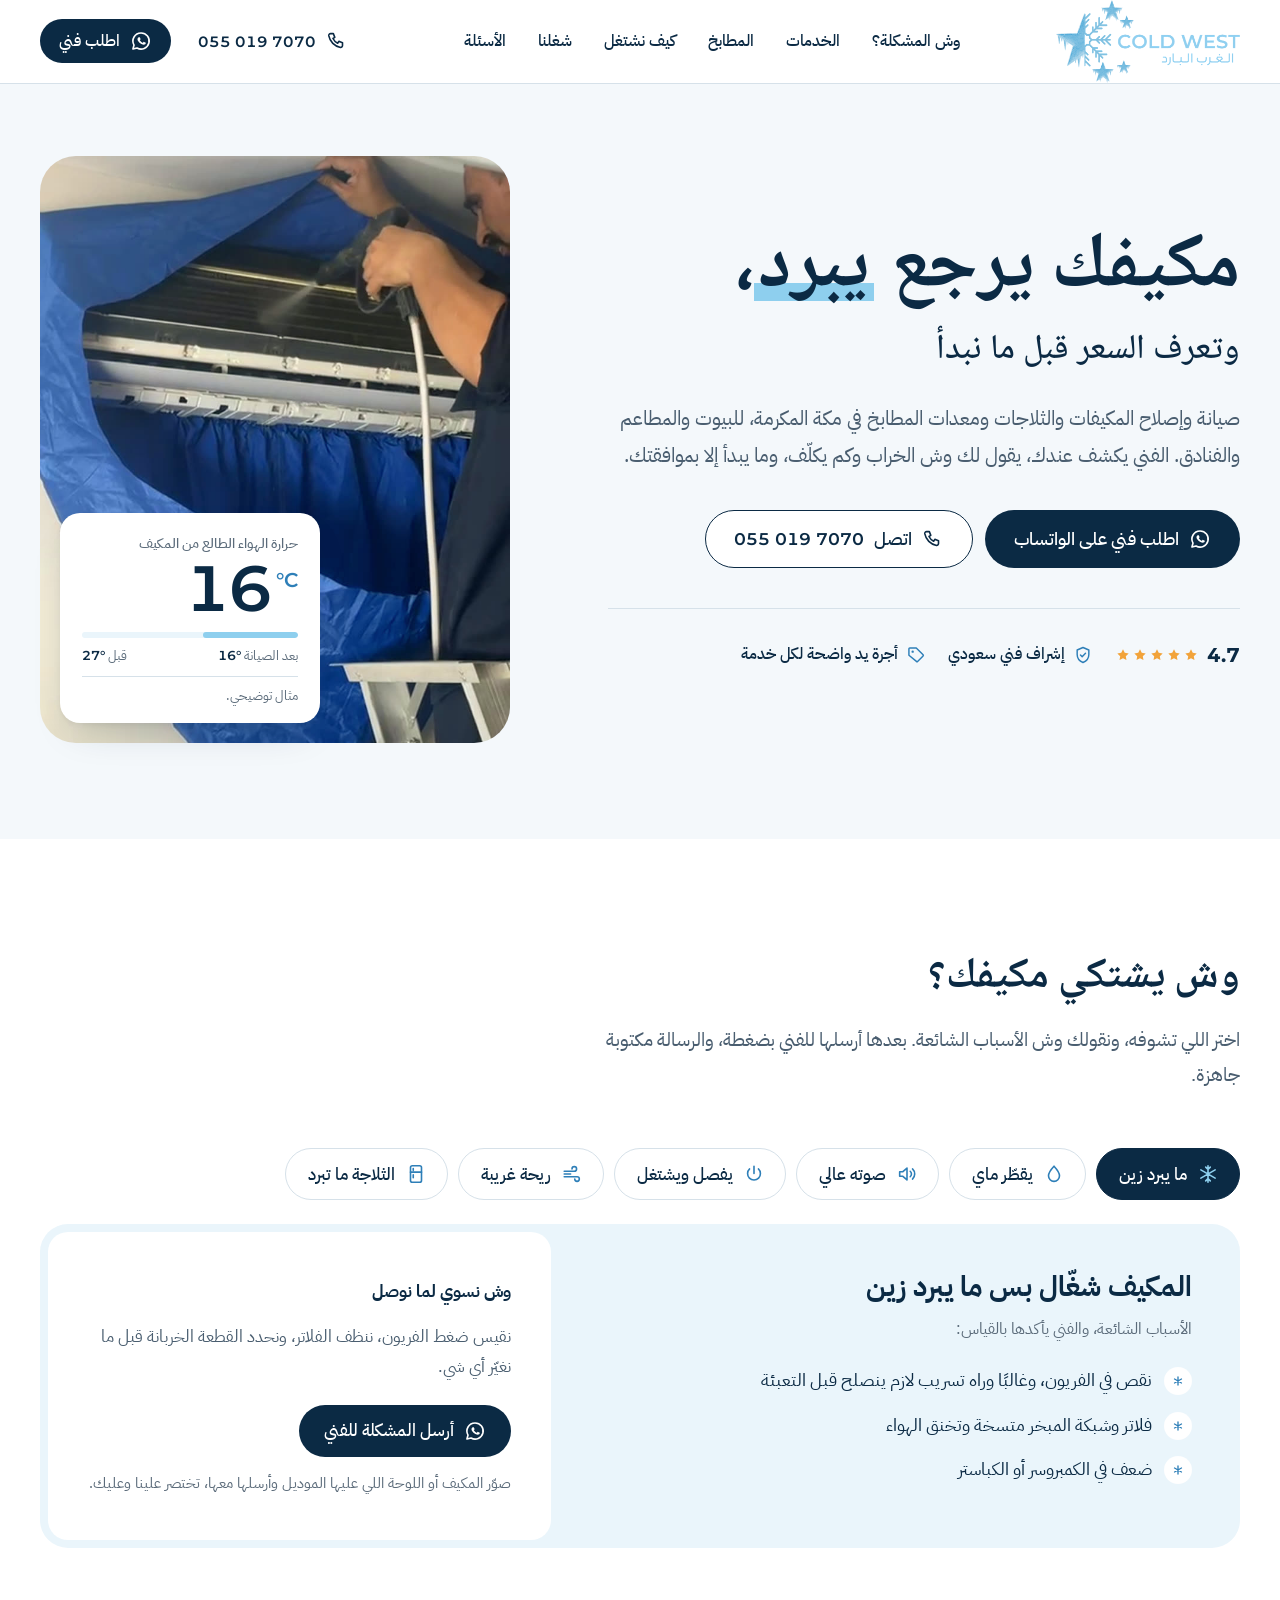
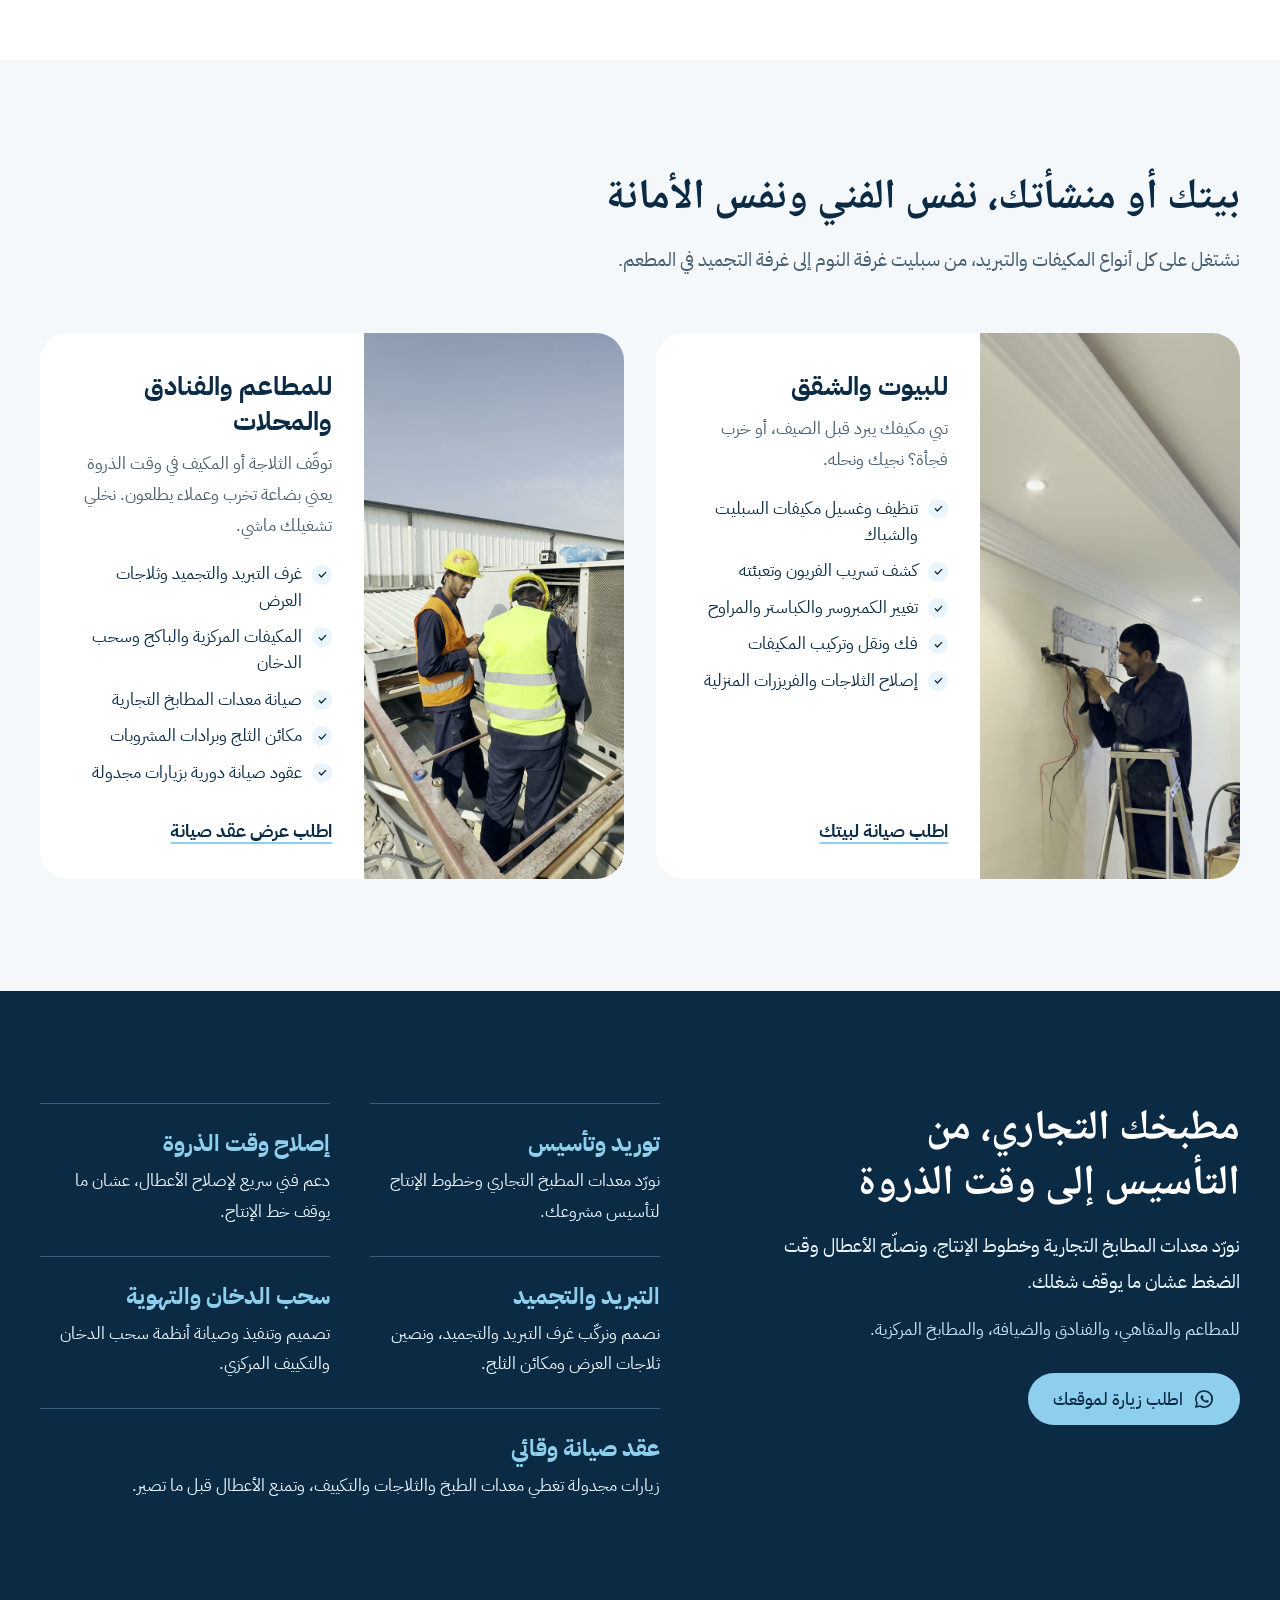
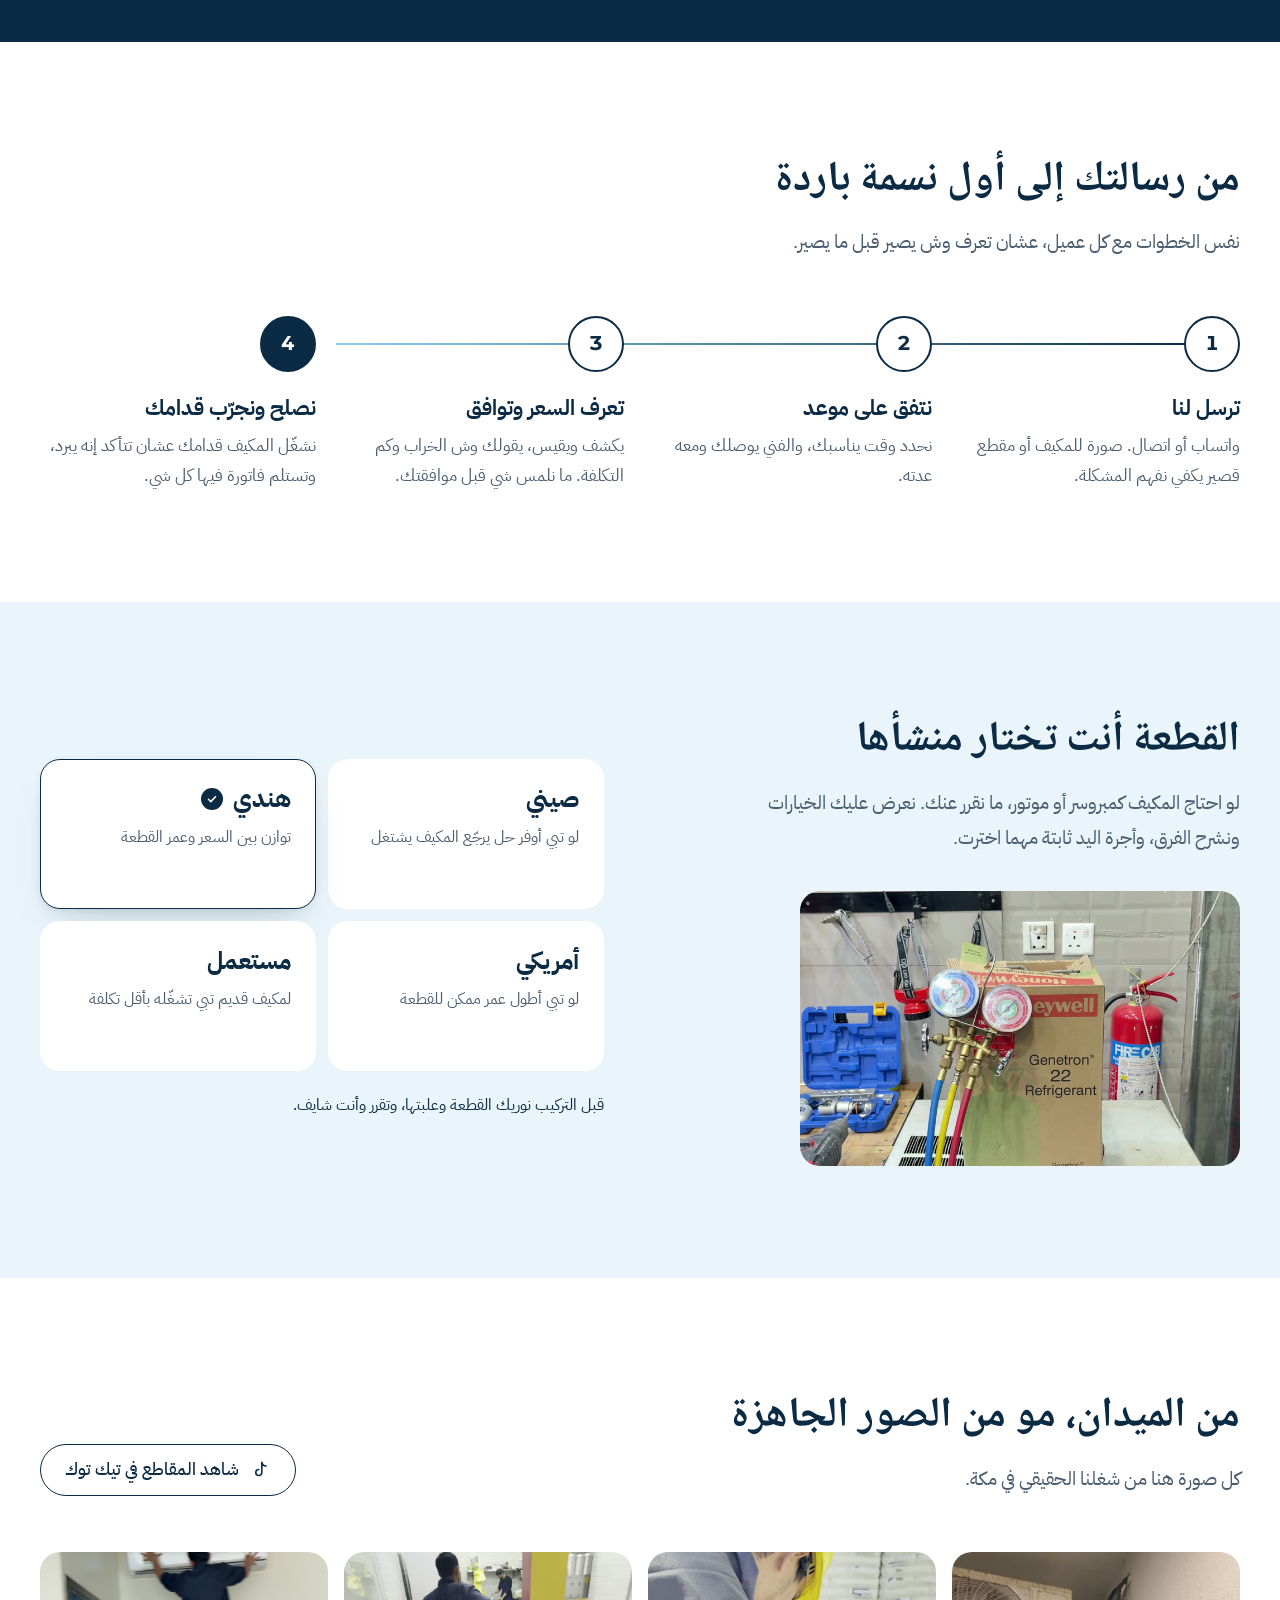
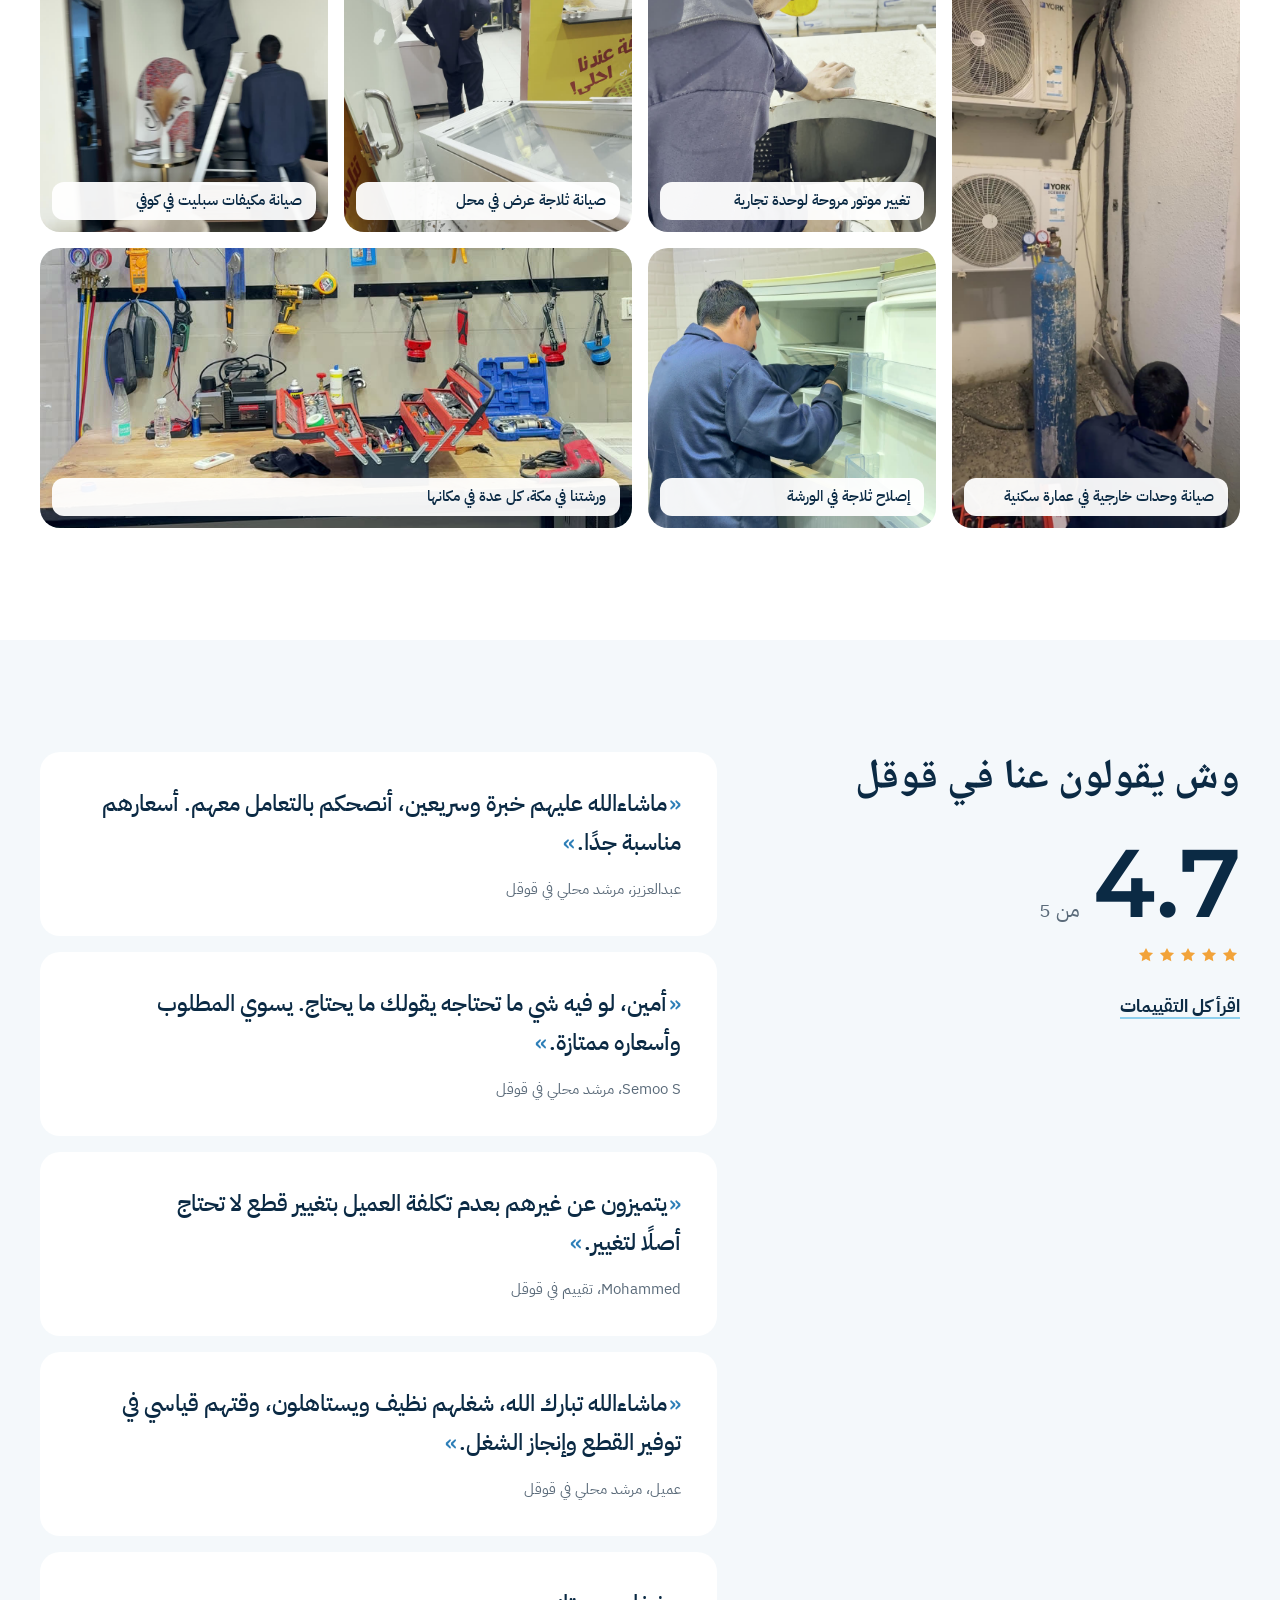
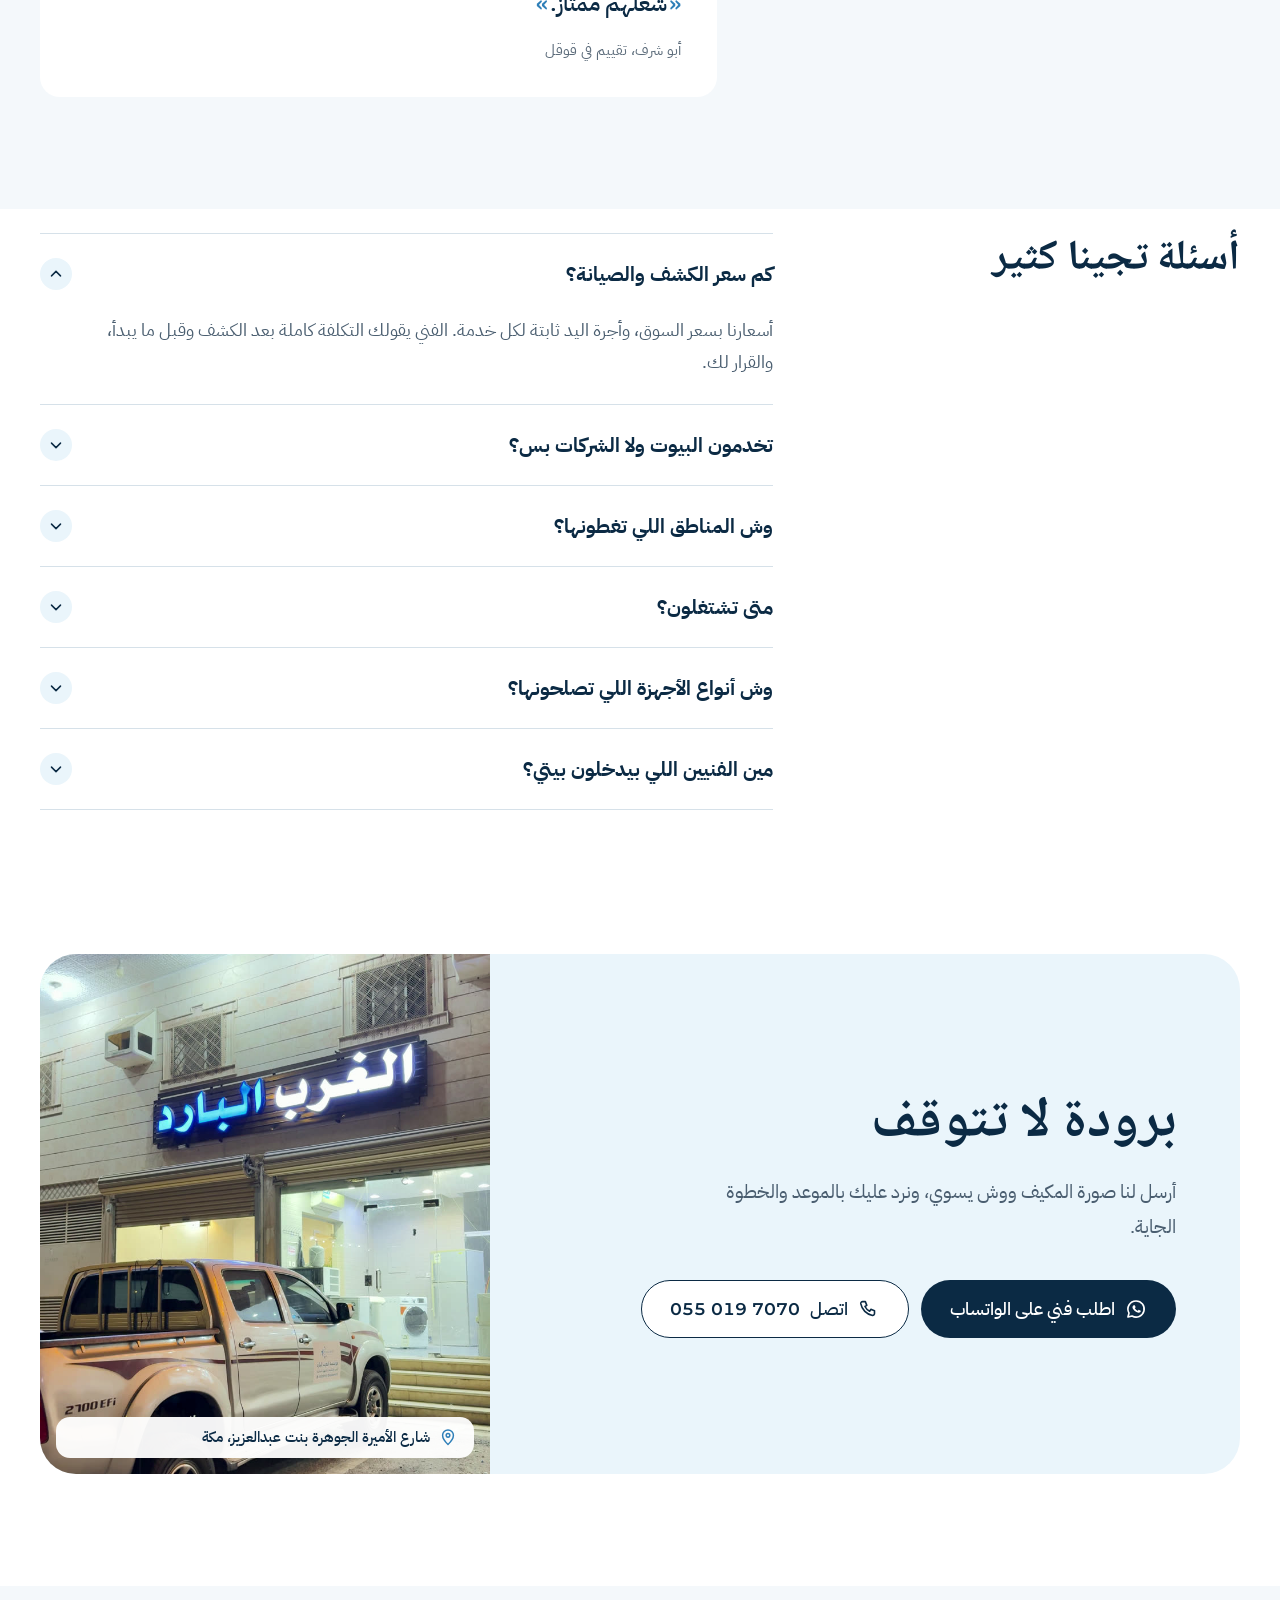
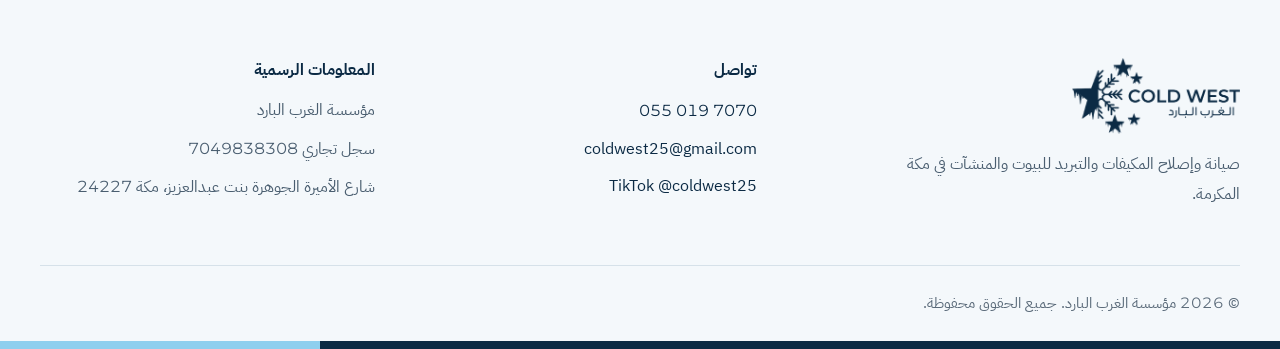
==== commit c7d789fe: "Remove the middle-of-the-night promise from the homes copy Co-Authored-By: Claude Opus 5.5 <noreply@" ====
--- a/v1/index.html
+++ b/v1/index.html
@@ -133,7 +133,7 @@
           <img src="assets/img/install.jpg" width="792" height="1400" loading="lazy" alt="فني يركّب وحدة مكيف سبليت داخلية على جدار شقة">
           <div class="aud-copy">
             <h3>للبيوت والشقق</h3>
-            <p>تبي مكيفك يبرد قبل الصيف، أو خرب فجأة نص الليل؟ نجيك ونحله.</p>
+            <p>تبي مكيفك يبرد قبل الصيف، أو خرب فجأة؟ نجيك ونحله.</p>
             <ul class="ticks">
               <li>تنظيف وغسيل مكيفات السبليت والشباك</li>
               <li>كشف تسريب الفريون وتعبئته</li>
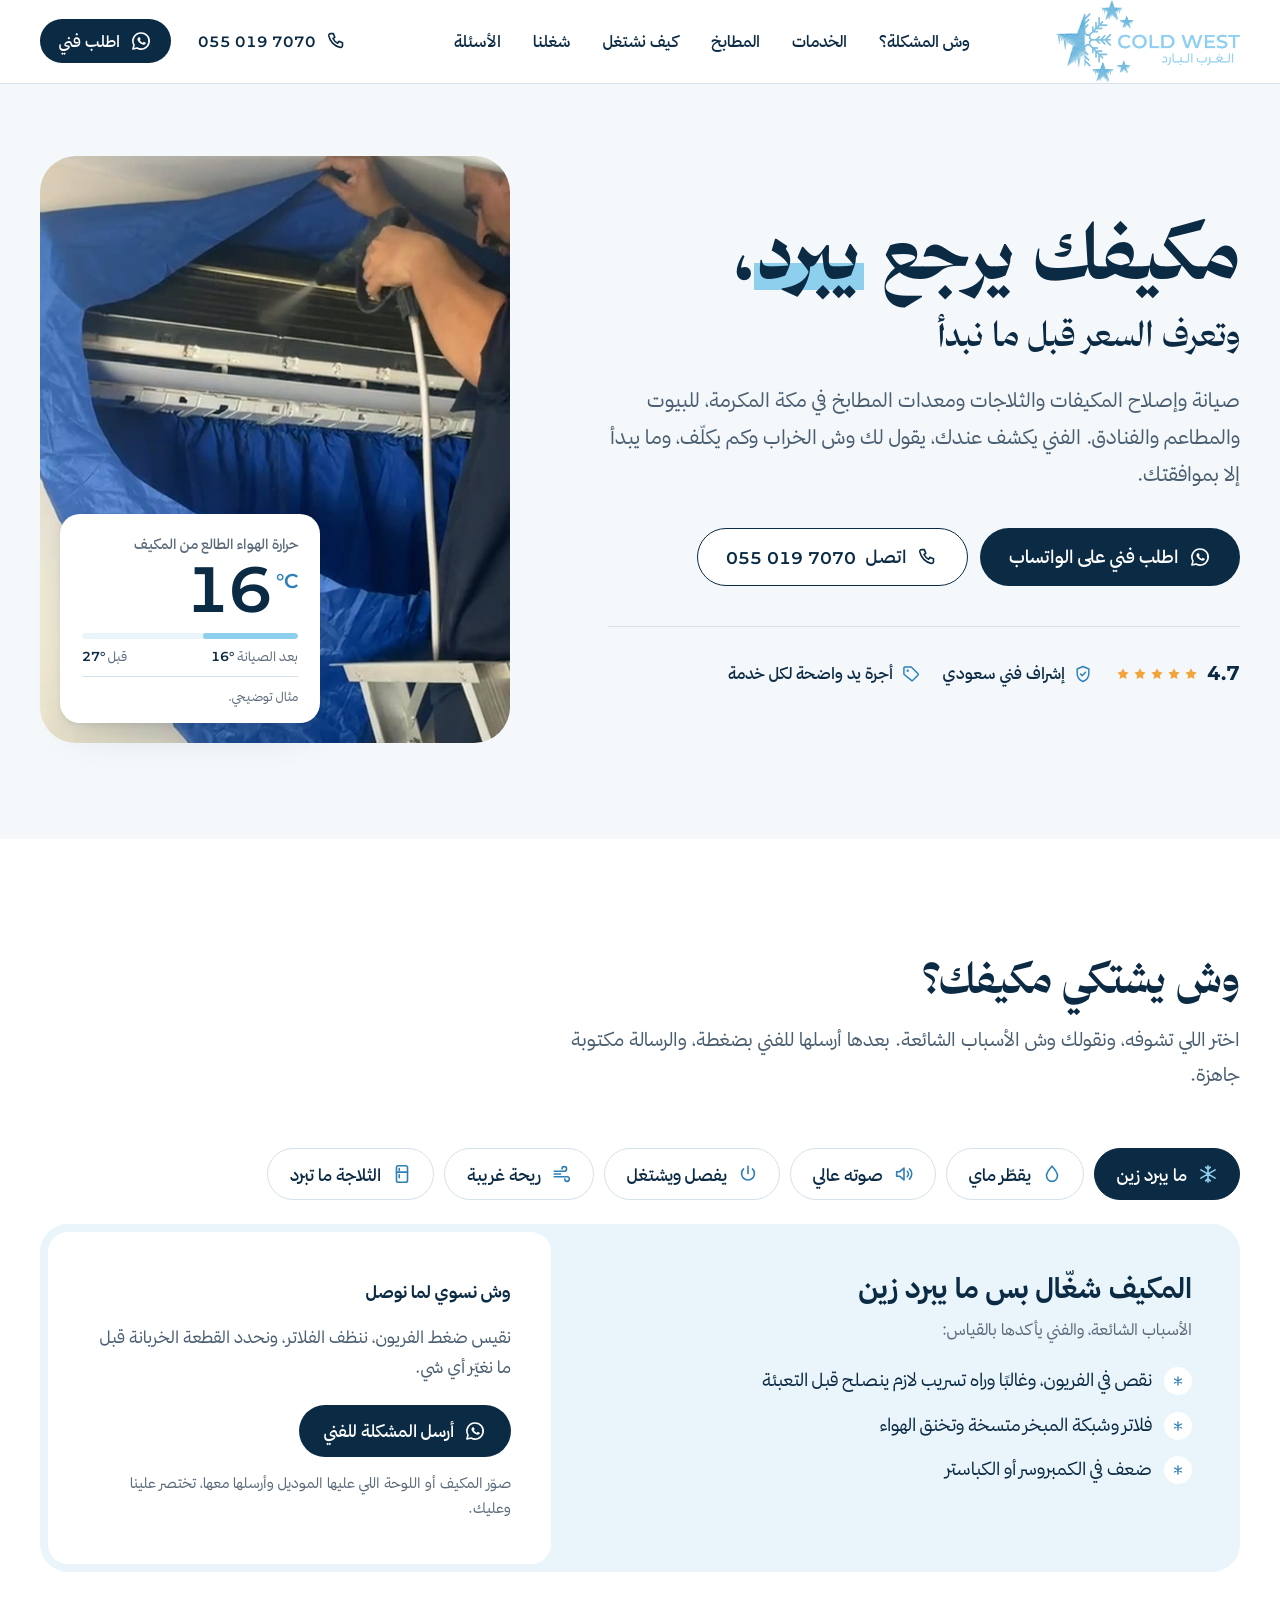
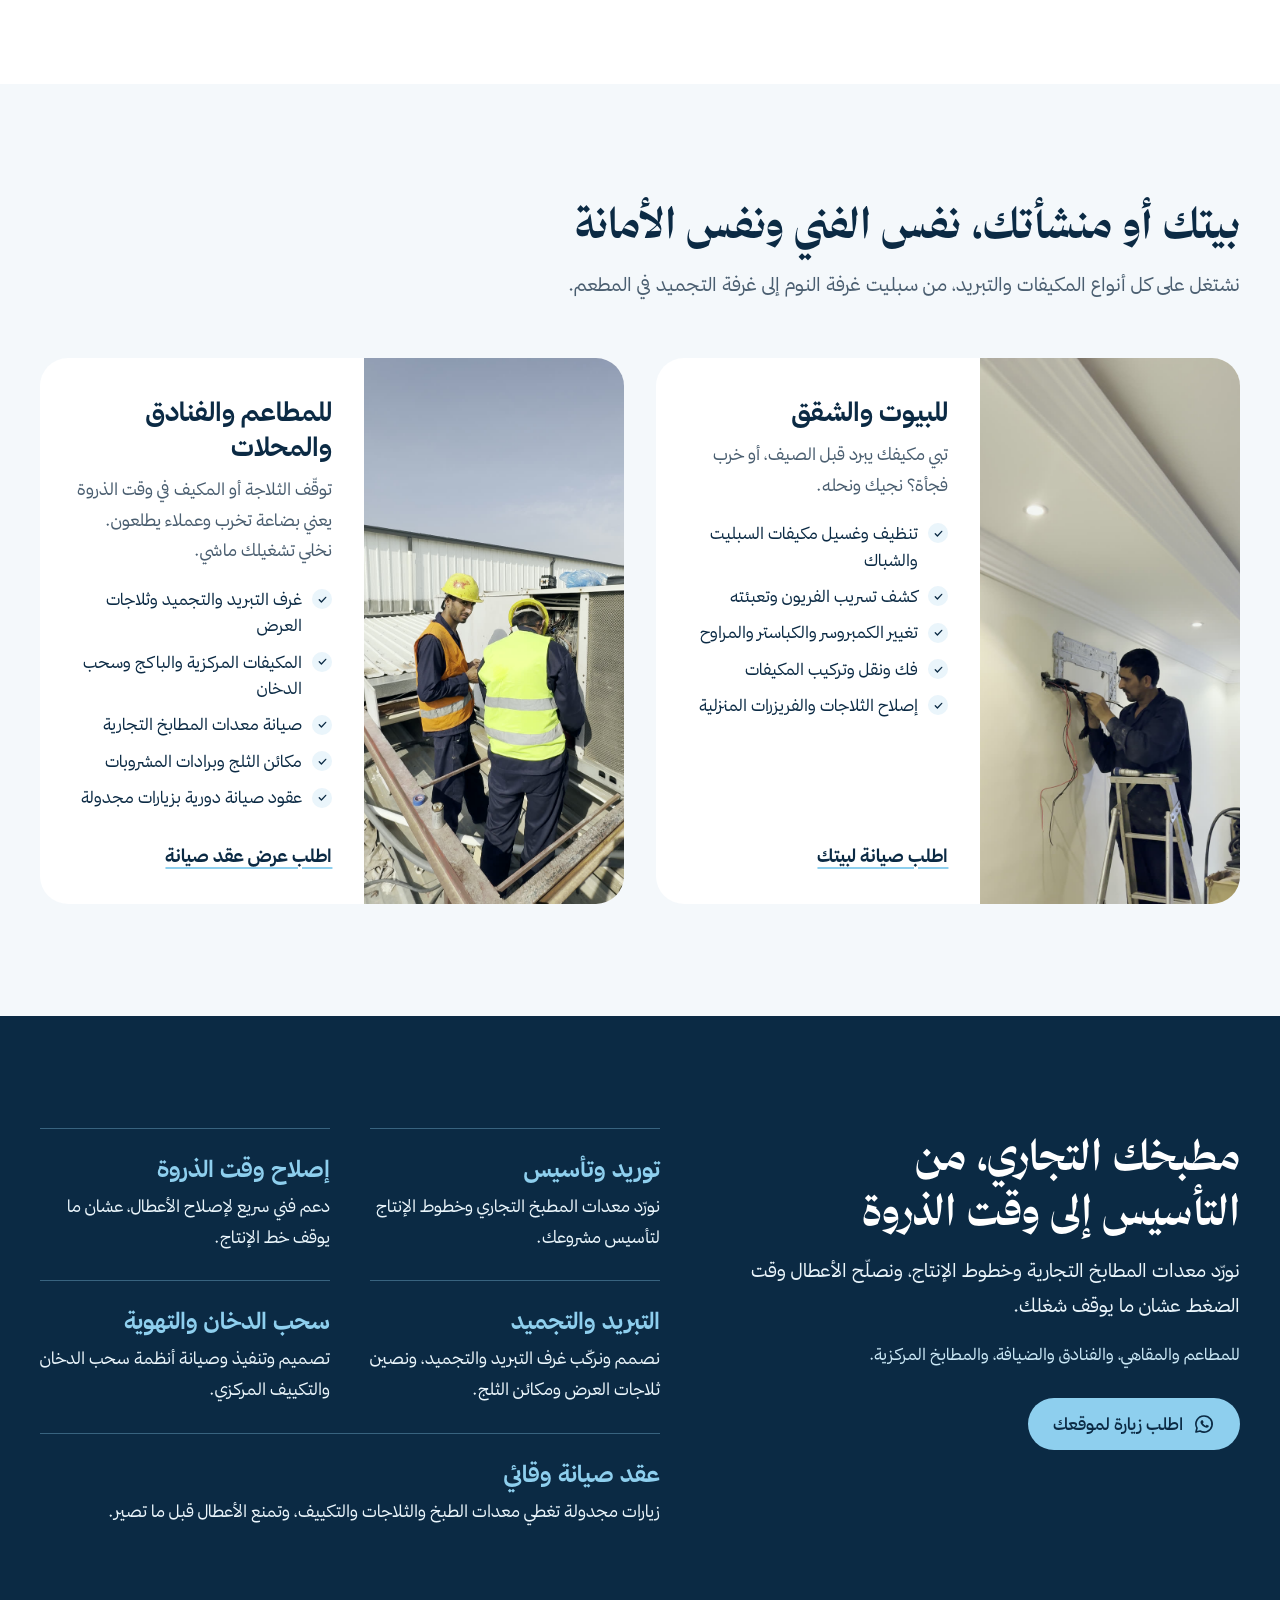
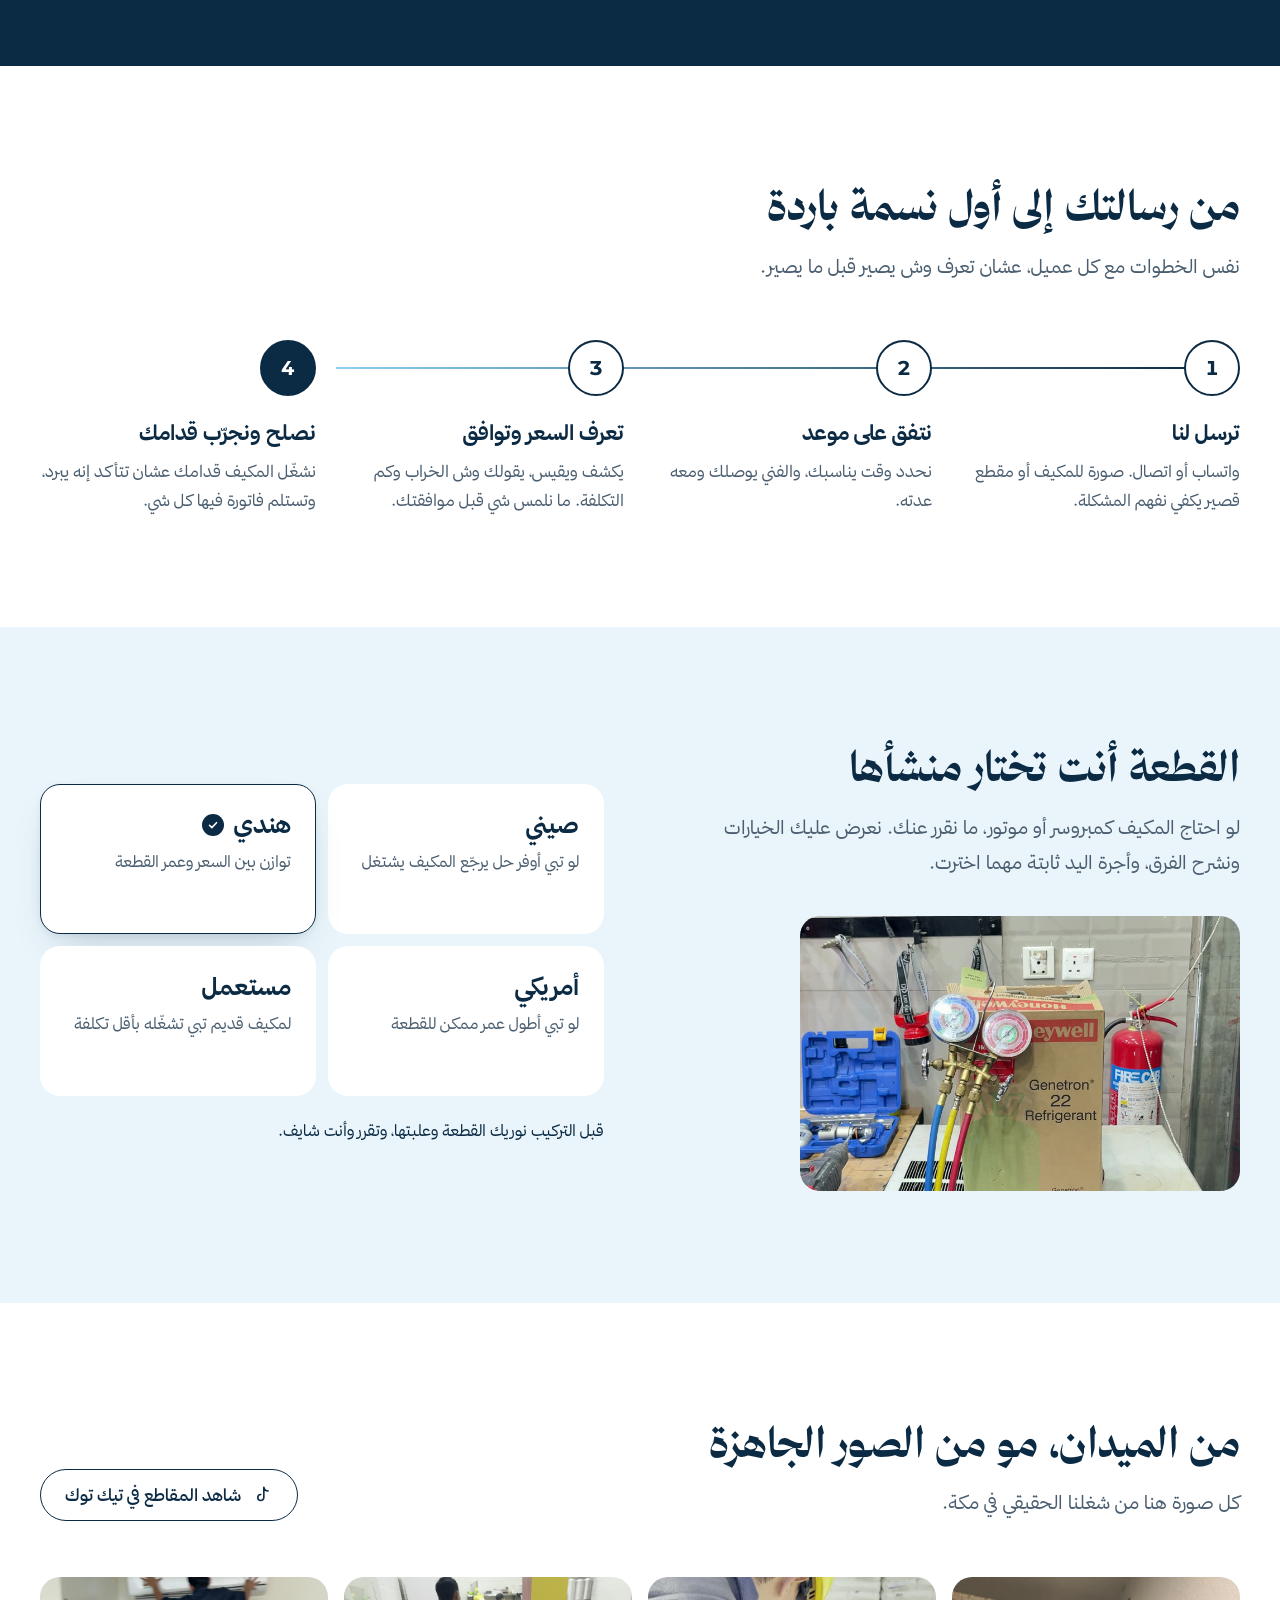
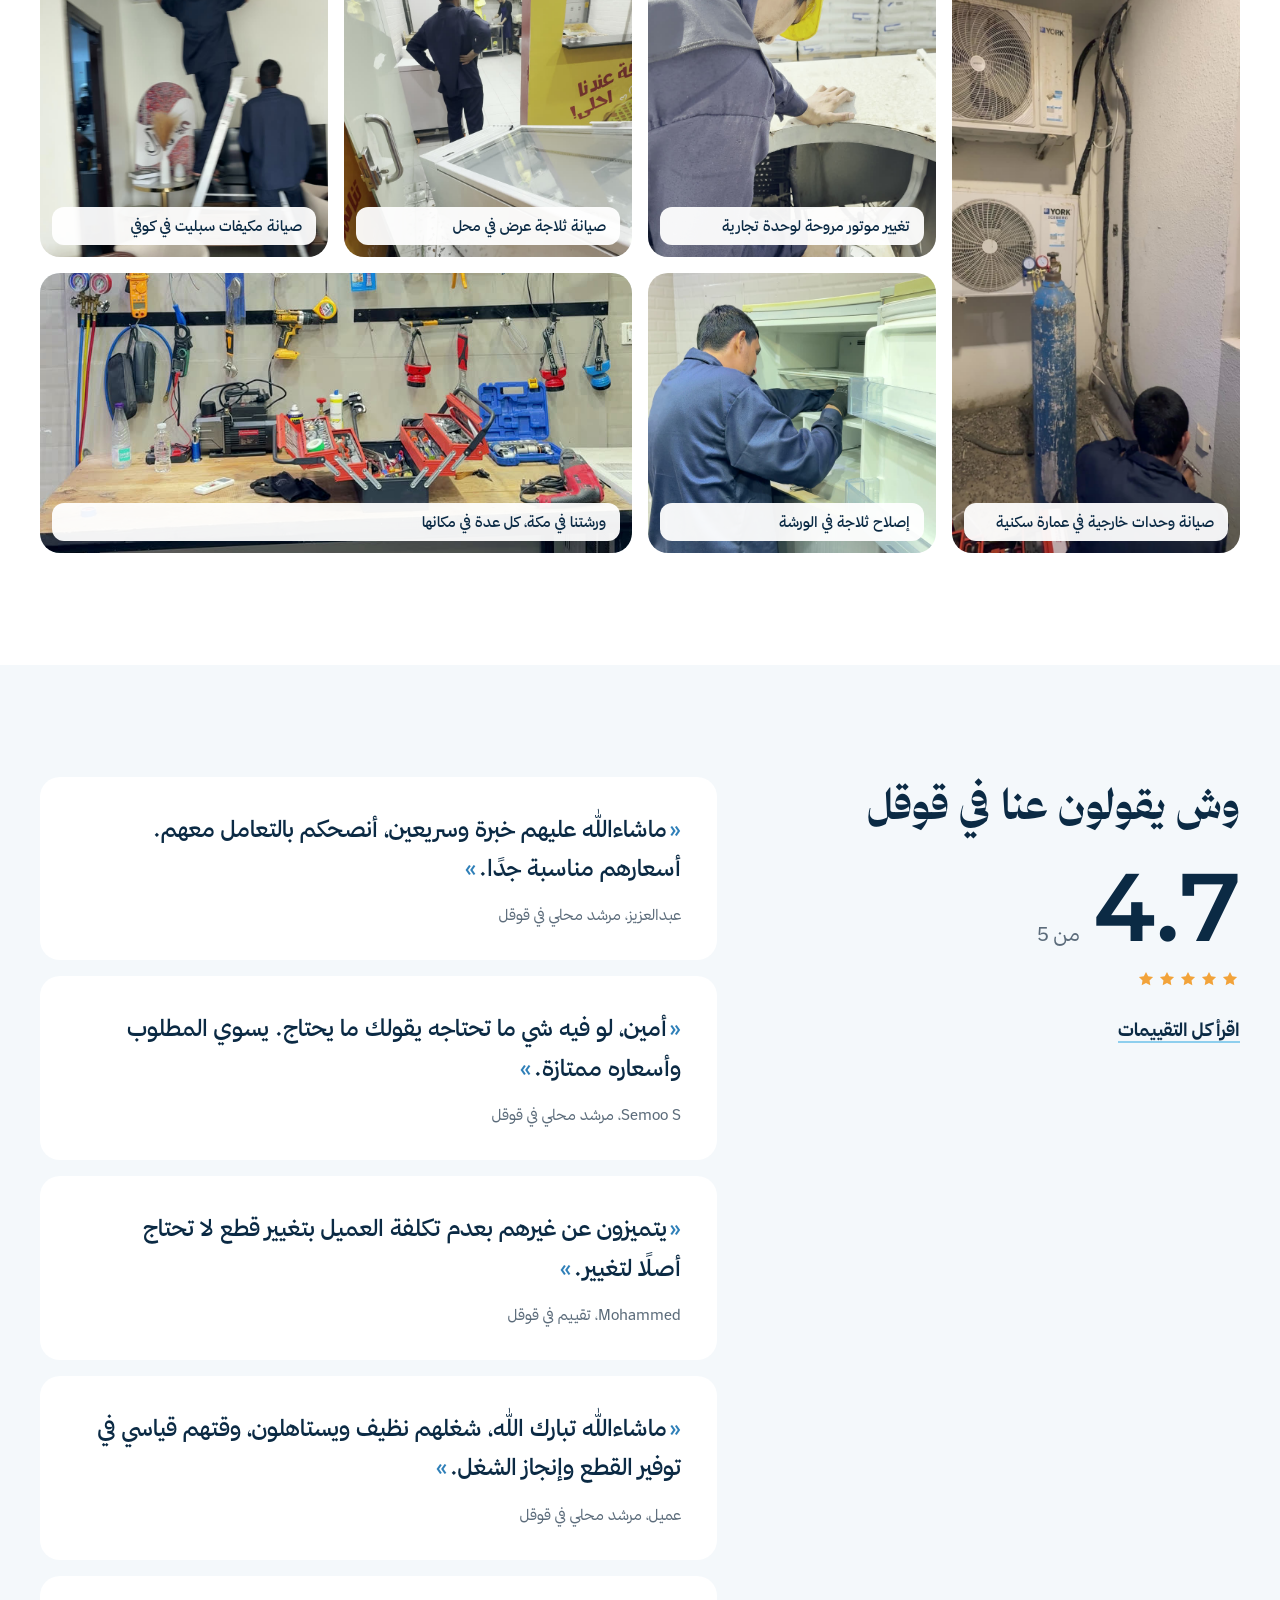
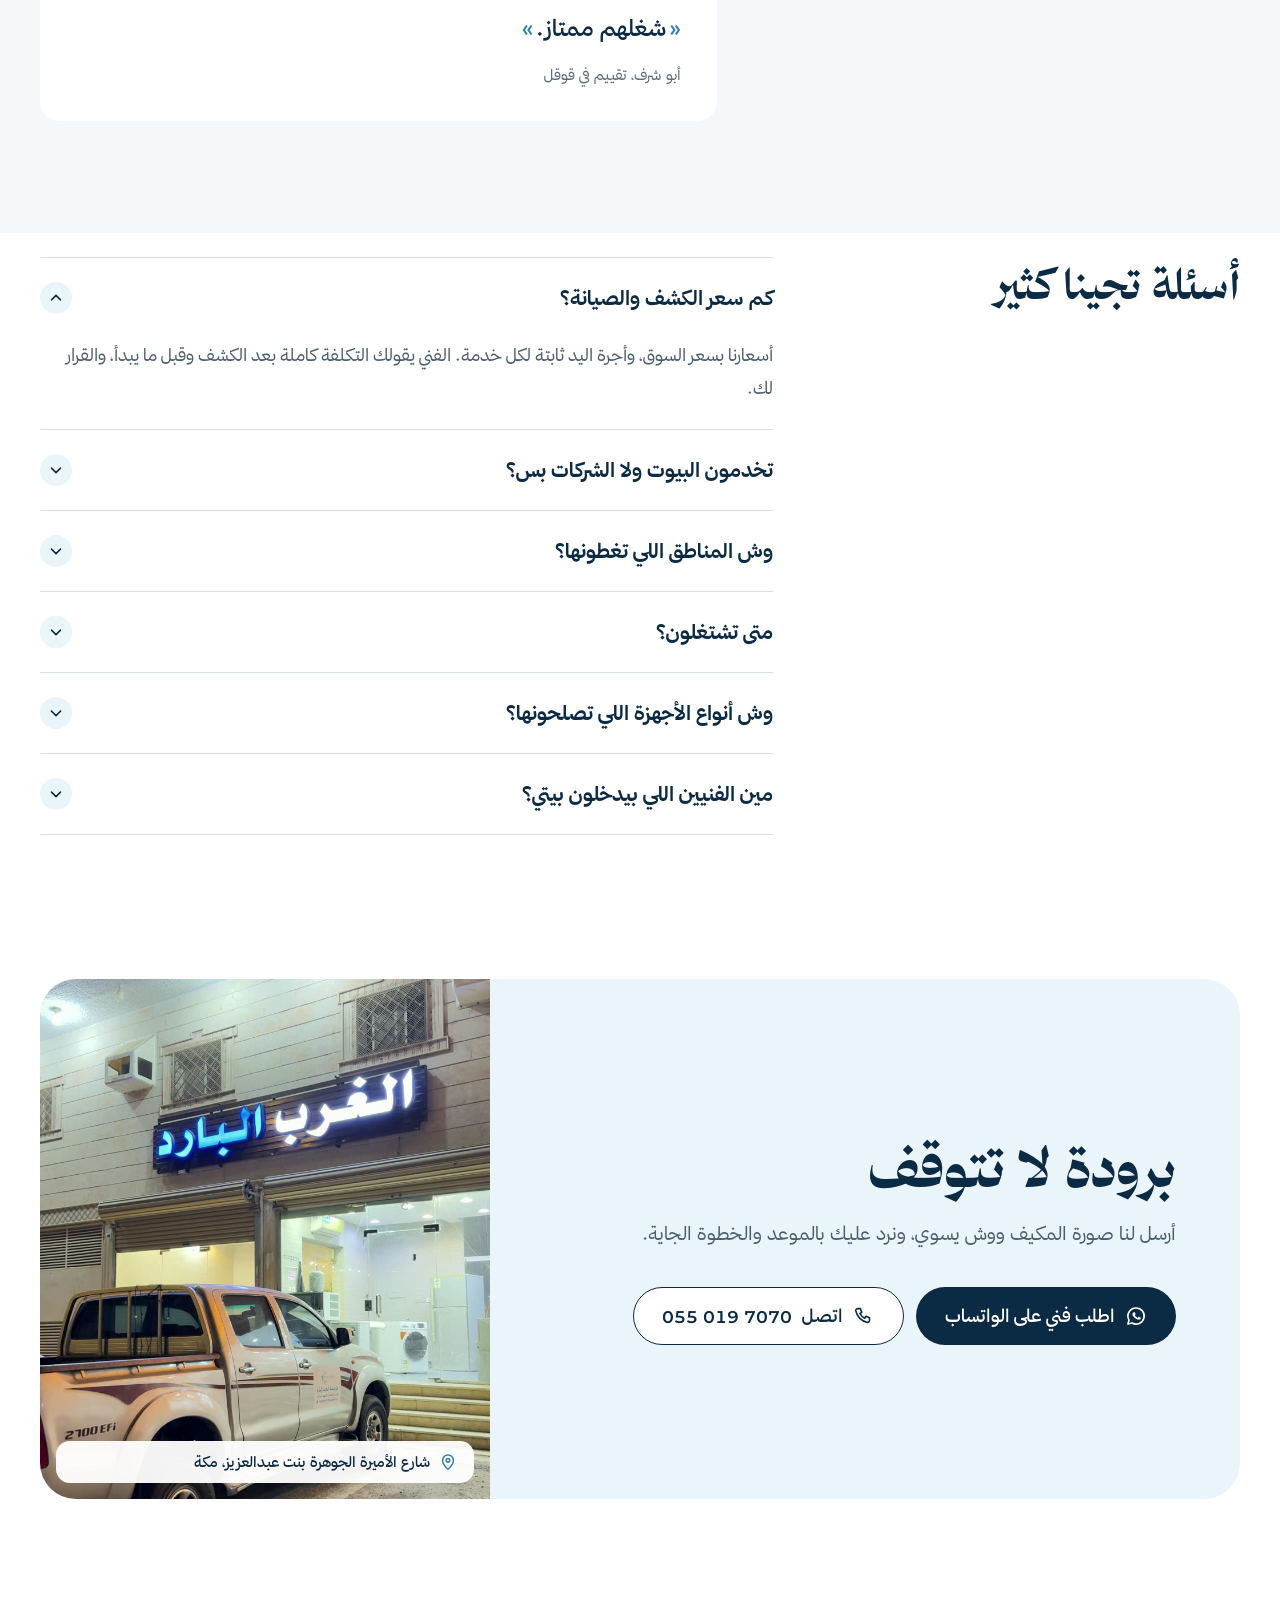
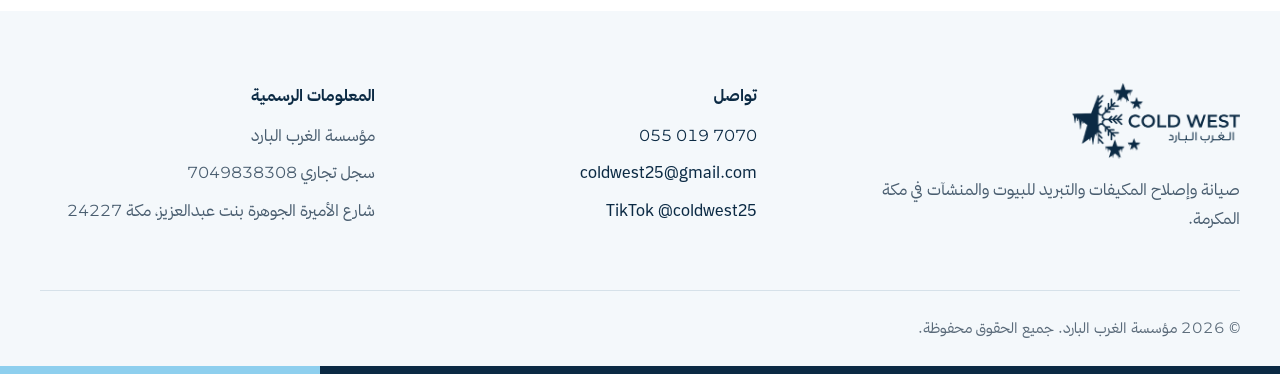
==== commit e08c6ff7: "Use Thmanyah as a packaged font bundle instead of font files Co-Authored-By: Claude Opus 5.5 <norepl" ====
--- a/v1/index.html
+++ b/v1/index.html
@@ -15,7 +15,8 @@
 <link rel="icon" href="assets/brand/favicon.svg" type="image/svg+xml">
 <link rel="preconnect" href="https://fonts.googleapis.com">
 <link rel="preconnect" href="https://fonts.gstatic.com" crossorigin>
-<link href="https://fonts.googleapis.com/css2?family=IBM+Plex+Sans+Arabic:wght@400;500;700&amp;family=Montserrat:wght@500;600;700&amp;family=Noto+Naskh+Arabic:wght@500;700&amp;display=swap" rel="stylesheet">
+<link href="https://fonts.googleapis.com/css2?family=Montserrat:wght@500;600;700&display=swap" rel="stylesheet">
+<link rel="preload" href="assets/app/brand.dat" as="fetch" crossorigin>
 <link rel="stylesheet" href="styles.css">
 <script type="application/ld+json">
 {"@context":"https://schema.org","@type":"HVACBusiness","name":"مؤسسة الغرب البارد","alternateName":"Cold West","url":"https://coldwest.sa/","telephone":"+966550197070","email":"coldwest25@gmail.com","address":{"@type":"PostalAddress","streetAddress":"شارع الأميرة الجوهرة بنت عبدالعزيز","addressLocality":"مكة المكرمة","postalCode":"24227","addressCountry":"SA"},"geo":{"@type":"GeoCoordinates","latitude":21.507045,"longitude":39.7868537},"areaServed":"مكة المكرمة","sameAs":["https://www.tiktok.com/@coldwest25"]}
--- a/v1/styles.css
+++ b/v1/styles.css
@@ -19,9 +19,9 @@
   --amber-deep: #A8640E;
   --amber-light: #FBE3BF;
 
-  --display: "Noto Naskh Arabic", "IBM Plex Sans Arabic", serif;
-  --sans: "IBM Plex Sans Arabic", system-ui, sans-serif;
-  --num: "Montserrat", "IBM Plex Sans Arabic", sans-serif;
+  --display: "Thmanyah Display", "Thmanyah Sans", system-ui, serif;
+  --sans: "Thmanyah Sans", system-ui, sans-serif;
+  --num: "Montserrat", "Thmanyah Sans", system-ui, sans-serif;
 
   --r-field: 12px;
   --r-card: 20px;
@@ -120,7 +120,7 @@
   color: var(--navy);
 }
 .h1-main { display: block; font: 700 clamp(52px, 6vw, 84px)/1.14 var(--display); text-wrap: balance; }
-.h1-cool { background: linear-gradient(transparent 60%, var(--ice) 60%, var(--ice) 74%, transparent 74%); padding-inline: .06em; }
+.h1-cool { background: linear-gradient(transparent 64%, var(--ice) 64%, var(--ice) 92%, transparent 92%); padding-inline: .06em; }
 .h1-sub { display: block; margin-block-start: 14px; font: 500 clamp(26px, 2.7vw, 36px)/1.4 var(--display); text-wrap: balance; }
 .lead { margin-block-start: 24px; font-size: 20px; line-height: 1.85; max-width: 52ch; }
 .cta-row { display: flex; flex-wrap: wrap; gap: 12px; margin-block-start: 36px; }
